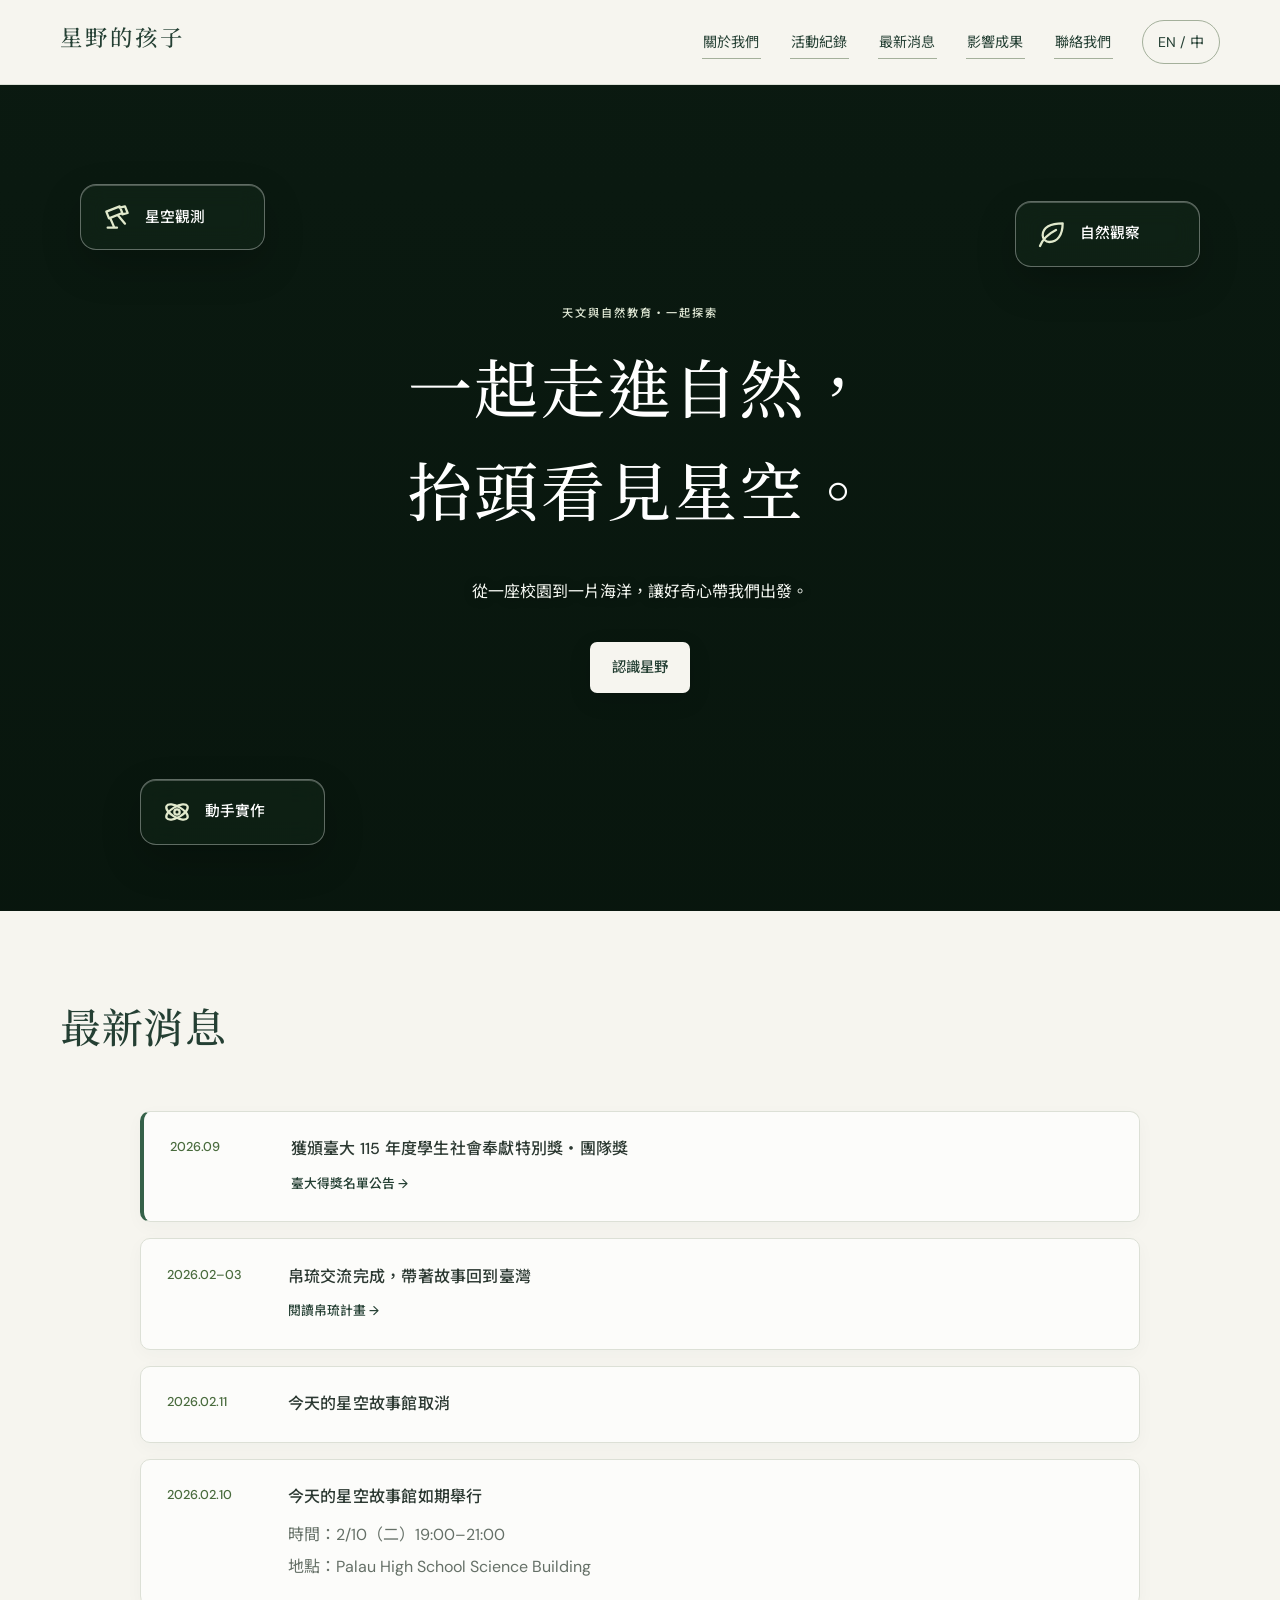
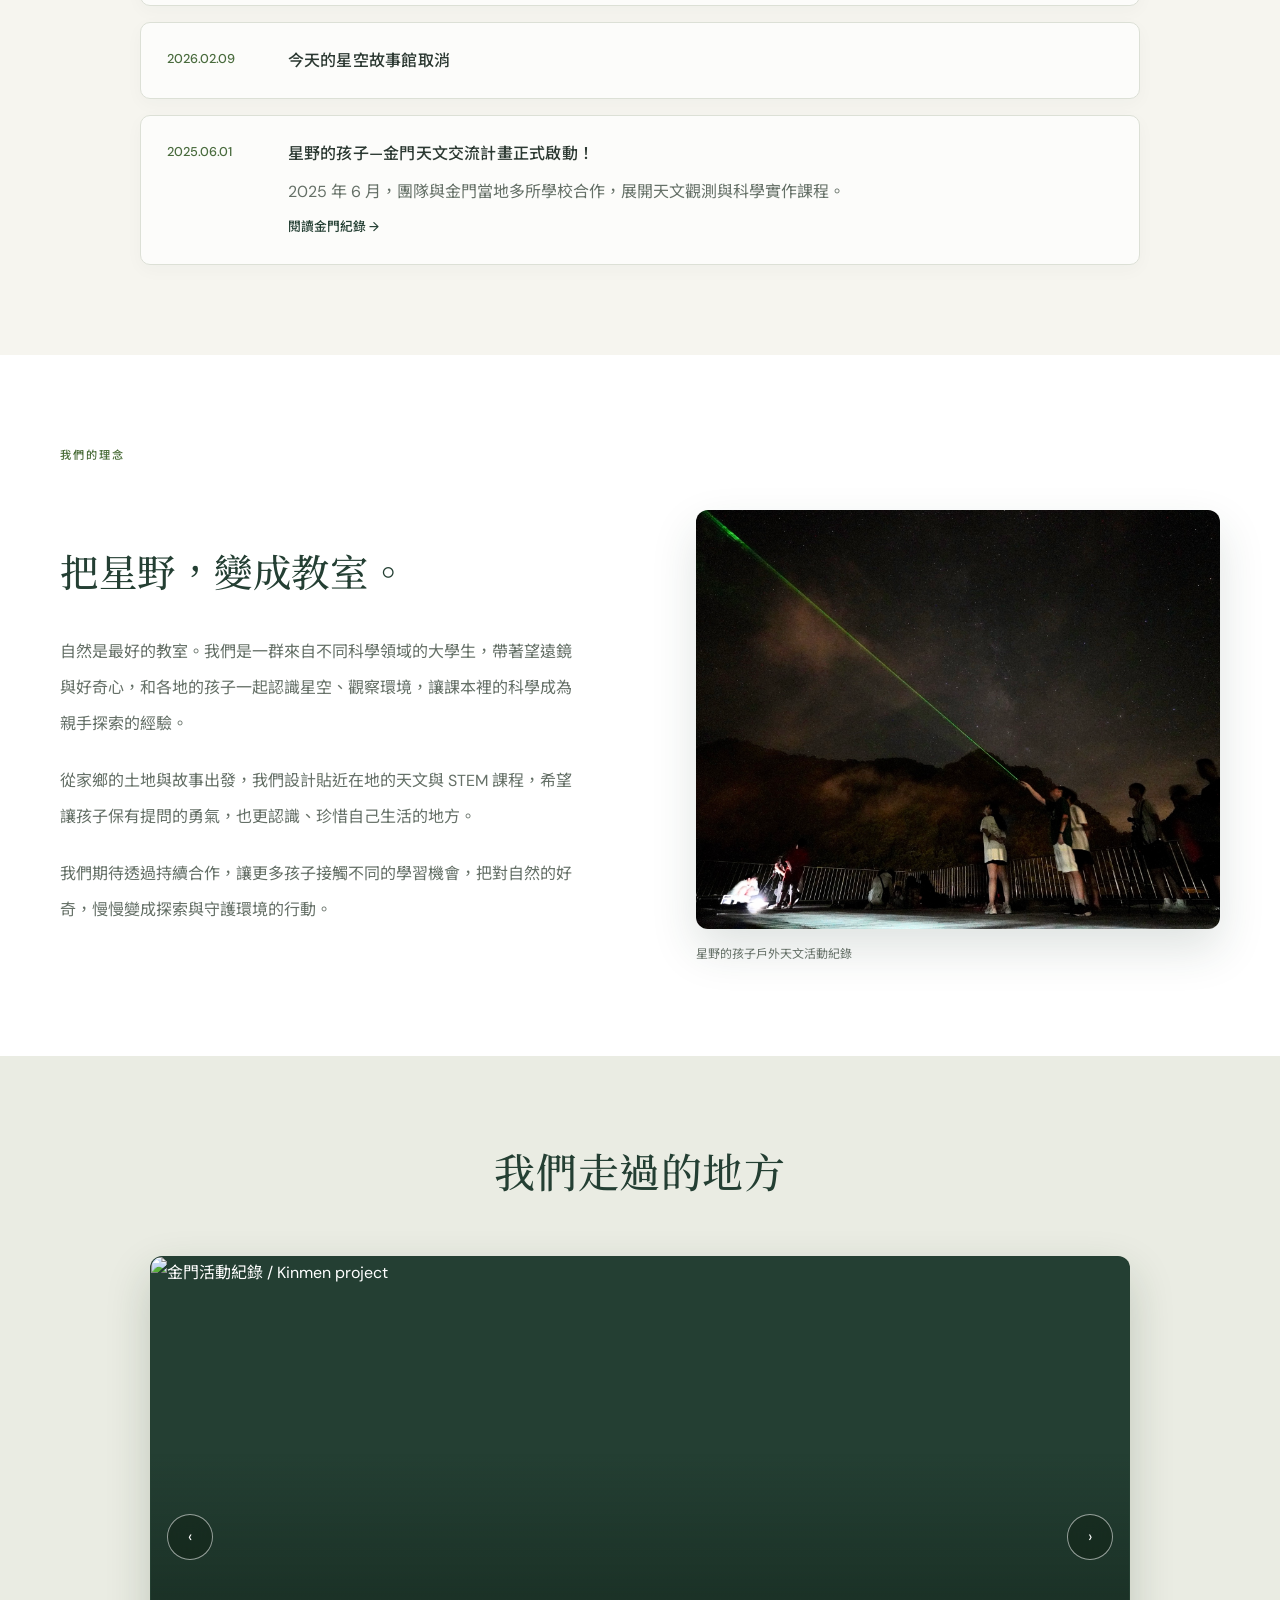
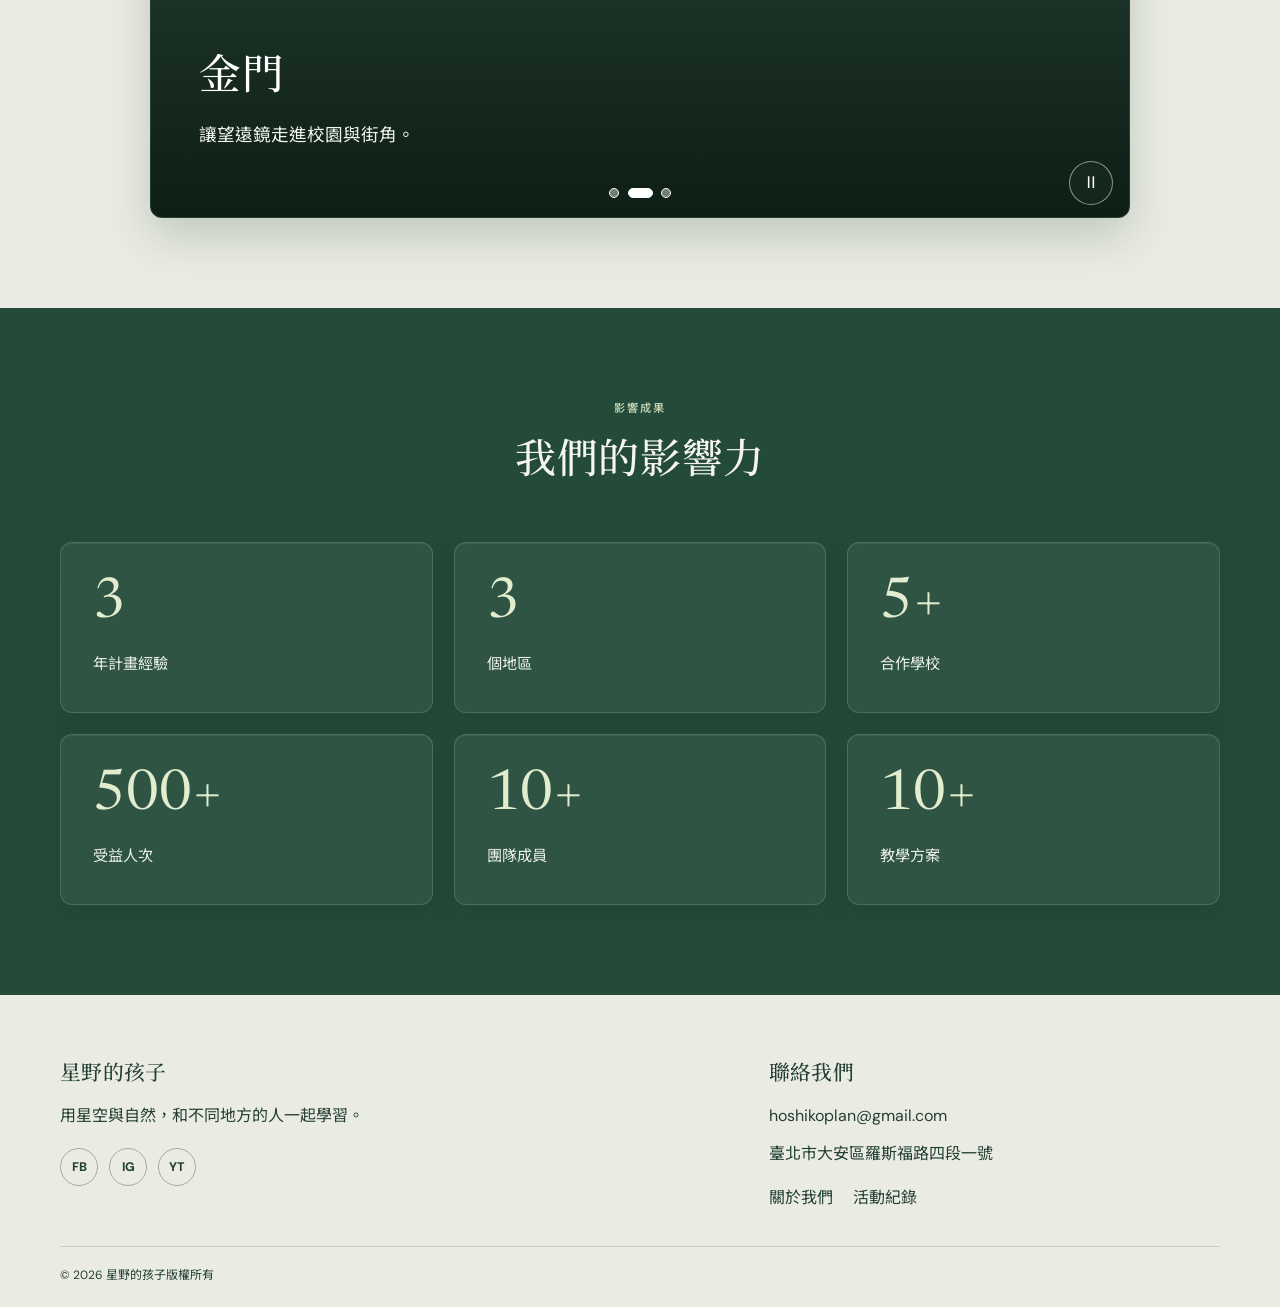
==== index.html @ dc6cd5de "0920 update for style and palau" ====
<!DOCTYPE html>
<html lang="zh-Hant-TW">
<head>
    <meta charset="UTF-8">
    <meta name="viewport" content="width=device-width, initial-scale=1">
    <title>星野的孩子 Hoshiko｜天文與自然教育</title>
    <meta name="description" content="星野的孩子 Hoshiko 是由不同 STEM 領域大學生組成的團隊，透過天文、自然教育與實作，和不同地方的學生與社區一起探索。">
    <meta name="theme-color" content="#28573d">
    <link rel="icon" href="images/hoshiko.ico">
    <style>
        :root {
            --green: #77A95D;
            --green-deep: #23452c;
            --green-soft: #eaf0e6;
            --cream: #f8f8f2;
            --ink: #26342a;
            --muted: #58645b;
            --line: #dbe3d7;
            --lime: #d8e9bd;
            --white: #fff;
            --content: 1160px;
        }
        * { box-sizing: border-box; }
        html { scroll-behavior: smooth; }
        body {
            margin: 0;
            color: var(--ink);
            background: var(--white);
            font-family: "Noto Sans TC", "PingFang TC", "Microsoft JhengHei", sans-serif;
            line-height: 1.7;
        }
        img { display: block; max-width: 100%; }
        a { color: inherit; text-decoration: none; }
        button { font: inherit; }
        .container { width: min(var(--content), calc(100% - 3rem)); margin-inline: auto; }
        .lang-en { display: none; }
        body.english-mode .lang-zh { display: none; }
        body.english-mode .lang-en { display: inline; }

        .site-header {
            position: sticky;
            top: 0;
            z-index: 10;
            color: var(--green-deep);
            background: var(--green);
            box-shadow: 0 2px 12px rgba(19, 45, 24, .12);
        }
        .site-nav {
            min-height: 70px;
            display: flex;
            align-items: center;
            justify-content: space-between;
            gap: 1.5rem;
            position: relative;
        }
        .brand { font-size: 1.2rem; font-weight: 800; letter-spacing: .04em; white-space: nowrap; }
        .nav-links {
            display: flex;
            align-items: center;
            gap: clamp(.65rem, 1.5vw, 1.25rem);
            list-style: none;
            margin: 0;
            padding: 0;
        }
        .nav-links a {
            color: var(--green-deep);
            font-size: .94rem;
            font-weight: 650;
            padding: .45rem .1rem;
            border-bottom: 1px solid transparent;
        }
        .nav-links a:hover, .nav-links a:focus-visible { border-color: var(--green-deep); }
        .lang-toggle {
            color: var(--green-deep);
            background: transparent;
            border: 1px solid rgba(35,69,44,.7);
            border-radius: 999px;
            padding: .35rem .8rem;
            cursor: pointer;
        }
        .lang-toggle:hover, .lang-toggle:focus-visible { background: var(--lime); }
        .menu-toggle {
            display: none;
            color: var(--green-deep);
            background: transparent;
            border: 1px solid rgba(35,69,44,.65);
            border-radius: 5px;
            padding: .45rem .65rem;
            cursor: pointer;
        }
        .menu-toggle span { display: block; width: 22px; height: 2px; margin: 4px 0; background: currentColor; }

        .hero {
            position: relative;
            isolation: isolate;
            display: grid;
            place-items: center;
            min-height: min(760px, calc(82vh - 70px));
            overflow: hidden;
            color: var(--white);
            text-align: center;
            background-color: #102318;
            background-image: linear-gradient(rgba(4, 15, 8, .52), rgba(4, 15, 8, .62)), url("images/hoshiko.JPG");
            background-size: cover;
            background-position: center 39%;
        }
        .hero-inner {
            position: relative;
            z-index: 1;
            width: min(900px, calc(100% - 3rem));
            margin-inline: auto;
            padding: clamp(5rem, 9vw, 7rem) 0;
        }
        .eyebrow {
            display: block;
            margin: 0 0 .8rem;
            color: var(--lime);
            font-size: .78rem;
            font-weight: 800;
            letter-spacing: .15em;
            text-transform: uppercase;
        }
        .hero h1 {
            max-width: 900px;
            margin: 0 auto;
            font-size: clamp(2.45rem, 5.2vw, 4.25rem);
            line-height: 1.2;
            letter-spacing: -.035em;
            text-shadow: 0 2px 18px rgba(0,0,0,.28);
        }
        .hero-copy {
            max-width: 790px;
            margin: 1.2rem auto 1.8rem;
            color: #f4f7f1;
            font-size: clamp(1rem, 1.55vw, 1.18rem);
            text-shadow: 0 1px 10px rgba(0,0,0,.4);
        }
        .hero-floats { position: absolute; inset: 0; z-index: 0; pointer-events: none; }
        .hero-float {
            position: absolute;
            display: flex;
            align-items: center;
            gap: .72rem;
            min-width: 185px;
            padding: .8rem 1rem;
            border: 1px solid rgba(255,255,255,.34);
            border-radius: 14px;
            color: var(--white);
            background: rgba(22, 44, 29, .44);
            box-shadow: 0 14px 36px rgba(0,0,0,.2), inset 0 1px 0 rgba(255,255,255,.18);
            backdrop-filter: blur(12px);
            -webkit-backdrop-filter: blur(12px);
            font-size: .92rem;
            font-weight: 700;
            animation: float-card 6s ease-in-out infinite;
        }
        .hero-float svg { flex: 0 0 32px; width: 32px; height: 32px; color: var(--lime); }
        .hero-float--sky { top: 16%; left: max(3vw, calc(50% - 560px)); }
        .hero-float--nature { top: 18%; right: max(3vw, calc(50% - 560px)); animation-delay: -2s; }
        .hero-float--hands { bottom: 12%; left: max(5vw, calc(50% - 500px)); animation-delay: -4s; }
        @keyframes float-card {
            0%, 100% { transform: translateY(0) rotate(-1deg); }
            50% { transform: translateY(-9px) rotate(1deg); }
        }
        .button {
            display: inline-flex;
            align-items: center;
            justify-content: center;
            min-height: 46px;
            padding: .68rem 1.15rem;
            border-radius: 5px;
            font-weight: 750;
            transition: transform .18s ease, background-color .18s ease;
        }
        .button-light { color: var(--green-deep); background: var(--lime); box-shadow: 0 8px 20px rgba(0,0,0,.14); }
        .button-light:hover { transform: translateY(-2px); background: var(--white); }

        section { padding: clamp(3.4rem, 6.5vw, 5.4rem) 0; }
        .section-heading { margin-bottom: 1.7rem; }
        .section-heading .eyebrow { color: #4a6d39; }
        .section-heading h2 {
            margin: 0;
            color: var(--green-deep);
            font-size: clamp(1.8rem, 3vw, 2.55rem);
            line-height: 1.25;
        }
        .section-heading p { max-width: 700px; color: var(--muted); margin: .65rem 0 0; }

        .news { background: var(--cream); }
        .news-list { max-width: 1000px; margin-inline: auto; }
        .announcement-item {
            display: grid;
            grid-template-columns: 132px minmax(0, 1fr);
            gap: 1.2rem;
            margin: 0 0 .8rem;
            padding: 1rem 1.2rem;
            border: 1px solid var(--line);
            border-radius: 9px;
            background: rgba(255,255,255,.88);
            box-shadow: 0 5px 18px rgba(26,55,31,.045);
        }
        .announcement-item:last-child { margin-bottom: 0; }
        .announcement-item--award { border-left: 4px solid var(--green); }
        .announcement-date { color: #496b3d; font-weight: 800; font-variant-numeric: tabular-nums; }
        .announcement-item h3 { margin: 0; color: var(--ink); font-size: 1.08rem; line-height: 1.45; }
        .announcement-item p { margin: .4rem 0 0; color: var(--muted); }
        .announcement-item .text-link { display: inline-block; margin-top: .38rem; }
        .text-link { color: var(--green-deep); font-weight: 750; }
        .text-link:hover { text-decoration: underline; text-underline-offset: .2em; }

        .mission { background: var(--white); }
        .mission-content {
            display: grid;
            grid-template-columns: minmax(0, 1fr) minmax(0, .92fr);
            align-items: center;
            gap: clamp(2rem, 5vw, 4.5rem);
        }
        .mission-text h3 { margin: 0 0 .9rem; color: var(--green-deep); font-size: clamp(1.35rem, 2.1vw, 1.8rem); }
        .mission-text p { max-width: 620px; margin: 0 0 .9rem; color: var(--muted); font-size: 1.04rem; }
        .mission-text p:last-child { margin-bottom: 0; }
        .mission-image { margin: 0; }
        .mission-image img {
            width: 100%;
            aspect-ratio: 4 / 3;
            object-fit: cover;
            border-radius: 10px;
            box-shadow: 0 18px 40px rgba(28,58,33,.16);
        }
        .mission-image figcaption { margin-top: .55rem; color: var(--muted); font-size: .86rem; }

        .journey { background: var(--green-soft); }
        .journey .section-heading { text-align: center; margin-bottom: 1.8rem; }
        .carousel {
            position: relative;
            max-width: 980px;
            margin: 0 auto;
            overflow: hidden;
            border: 1px solid rgba(35,69,44,.12);
            border-radius: 12px;
            background: var(--green-deep);
            box-shadow: 0 18px 45px rgba(25,55,31,.2);
            touch-action: pan-y;
        }
        .carousel-inner { display: flex; transition: transform .52s cubic-bezier(.22,.68,0,1); will-change: transform; }
        .carousel-item { position: relative; flex: 0 0 100%; min-width: 0; height: clamp(340px, 51vw, 560px); overflow: hidden; }
        .carousel-link { display: block; width: 100%; height: 100%; color: var(--white); }
        .carousel-item img { width: 100%; height: 100%; object-fit: cover; transition: transform .5s ease; }
        .carousel-link:hover img { transform: scale(1.025); }
        .carousel-item::after { content: ""; position: absolute; inset: 35% 0 0; pointer-events: none; background: linear-gradient(transparent, rgba(10,24,15,.83)); }
        .carousel-caption { position: absolute; z-index: 1; left: clamp(1.2rem, 4vw, 3rem); right: clamp(1.2rem, 4vw, 3rem); bottom: clamp(2.7rem, 6vw, 4rem); color: var(--white); }
        .carousel-caption h3 { margin: 0 0 .35rem; font-size: clamp(1.6rem, 3.5vw, 2.6rem); line-height: 1.2; }
        .carousel-caption p { max-width: 700px; margin: 0; color: #f2f6ee; font-size: clamp(.96rem, 1.4vw, 1.1rem); }
        .carousel-note { position: absolute; z-index: 2; top: 1rem; left: 1rem; padding: .35rem .65rem; border: 1px solid rgba(255,255,255,.42); border-radius: 999px; color: white; background: rgba(15,32,20,.52); backdrop-filter: blur(8px); font-size: .76rem; }
        .carousel-control {
            position: absolute;
            z-index: 3;
            top: 50%;
            display: grid;
            place-items: center;
            width: 46px;
            height: 46px;
            border: 1px solid rgba(255,255,255,.55);
            border-radius: 50%;
            color: var(--white);
            background: rgba(15,32,20,.48);
            backdrop-filter: blur(8px);
            cursor: pointer;
            transform: translateY(-50%);
            transition: background .18s ease, transform .18s ease;
        }
        .carousel-control:hover { background: rgba(119,169,93,.88); transform: translateY(-50%) scale(1.04); }
        .carousel-prev { left: 1rem; }
        .carousel-next { right: 1rem; }
        .carousel-indicators { position: absolute; z-index: 3; right: 0; bottom: 1.2rem; left: 0; display: flex; justify-content: center; gap: .55rem; }
        .carousel-indicator { width: 10px; height: 10px; padding: 0; border: 1px solid white; border-radius: 50%; background: rgba(255,255,255,.42); cursor: pointer; }
        .carousel-indicator[aria-current="true"] { width: 25px; border-radius: 999px; background: var(--white); }

        .featured { background: var(--white); }
        .featured-grid {
            display: grid;
            grid-template-columns: minmax(0, 1fr) minmax(0, 1fr);
            align-items: center;
            gap: clamp(1.5rem, 4vw, 3.5rem);
        }
        .featured-image { margin: 0; }
        .featured-image img { width: 100%; aspect-ratio: 4 / 3; object-fit: cover; border-radius: 9px; }
        .featured-image figcaption { margin-top: .5rem; color: var(--muted); font-size: .84rem; }
        .featured-copy .eyebrow { color: #4a6d39; }
        .featured-copy h2 { margin: 0; color: var(--green-deep); font-size: clamp(1.9rem, 3.5vw, 3rem); line-height: 1.2; }
        .featured-copy .quote { margin: .9rem 0; color: var(--green-deep); font-size: clamp(1.25rem, 2vw, 1.6rem); font-weight: 750; }
        .featured-copy p { color: var(--muted); }
        .feature-stat { display: inline-block; margin: .25rem 0 1.25rem; padding: .7rem 1rem; border-left: 3px solid var(--green); background: var(--green-soft); }
        .feature-stat strong { color: var(--green-deep); font-size: 1.35rem; }

        .impact { color: var(--green-deep); background: var(--green); }
        .impact .section-heading { text-align: center; }
        .impact .section-heading .eyebrow, .impact .section-heading h2 { color: var(--green-deep); }
        .stats-container { display: grid; grid-template-columns: repeat(3, minmax(0, 1fr)); gap: .9rem; }
        .stat-item {
            min-height: 150px;
            padding: 1.25rem 1.4rem;
            border: 1px solid rgba(35,69,44,.18);
            border-radius: 10px;
            background: rgba(255,255,255,.42);
            box-shadow: inset 0 1px 0 rgba(255,255,255,.35), 0 8px 24px rgba(31,62,36,.08);
            backdrop-filter: blur(8px);
        }
        .stat-item .number { color: var(--green-deep); font-size: clamp(2.3rem, 4vw, 3.2rem); font-weight: 850; line-height: 1.05; }
        .stat-title { margin-top: .65rem; color: #2e4932; font-weight: 700; }

        .site-footer { padding: 3rem 0 1.25rem; color: #e8eee7; background: var(--green-deep); }
        .footer-grid { display: grid; grid-template-columns: 1.2fr .8fr; gap: 2rem; }
        .site-footer h2 { margin: 0 0 .5rem; color: var(--white); font-size: 1.3rem; }
        .site-footer p { margin: .35rem 0; color: #d0dbd1; }
        .footer-links { display: flex; flex-wrap: wrap; gap: .75rem 1.25rem; margin: .8rem 0 0; padding: 0; list-style: none; }
        .footer-links a { color: #e8eee7; }
        .footer-links a:hover { color: var(--lime); text-decoration: underline; text-underline-offset: .2em; }
        .social-links { display: flex; gap: .7rem; margin-top: 1rem; }
        .social-links a { display: grid; place-items: center; width: 38px; height: 38px; border: 1px solid rgba(255,255,255,.4); border-radius: 50%; color: var(--white); font-size: .78rem; font-weight: 800; }
        .social-links a:hover { color: var(--green-deep); background: var(--lime); }
        .copyright { margin-top: 2rem; padding-top: 1rem; border-top: 1px solid rgba(255,255,255,.2); color: #c9d5cb; font-size: .88rem; }

        @media (max-width: 920px) {
            .menu-toggle { display: block; }
            .site-nav { min-height: 66px; }
            .nav-links { display: none; position: absolute; top: 100%; left: 50%; right: auto; width: 100vw; transform: translateX(-50%); align-items: stretch; padding: .7rem 1.5rem 1rem; background: var(--green); box-shadow: 0 12px 24px rgba(20,50,26,.17); }
            .nav-links.active { display: flex; flex-direction: column; gap: .1rem; }
            .nav-links a { display: block; padding: .55rem 0; }
            .lang-toggle { margin-top: .45rem; }
            .mission-content, .featured-grid { gap: 1.5rem; }
            .stats-container { grid-template-columns: repeat(2, minmax(0, 1fr)); }
        }
        @media (max-width: 680px) {
            .container { width: min(var(--content), calc(100% - 2rem)); }
            .nav-links { padding-inline: 1rem; }
            .hero { min-height: 690px; min-height: 82svh; background-position: 54% center; }
            .hero-inner { width: calc(100% - 2rem); padding: 7.4rem 0 7rem; }
            .hero h1 { font-size: clamp(2.25rem, 10vw, 3.25rem); }
            .hero-float { min-width: 0; gap: .4rem; padding: .5rem .58rem; border-radius: 11px; font-size: .72rem; }
            .hero-float svg { flex-basis: 24px; width: 24px; height: 24px; }
            .hero-float--sky { top: 1rem; left: .7rem; }
            .hero-float--nature { top: 1rem; right: .7rem; }
            .hero-float--hands { bottom: .8rem; left: 50%; transform: translateX(-50%); animation: none; }
            section { padding: 3.2rem 0; }
            .announcement-item { grid-template-columns: 1fr; gap: .2rem; padding: .95rem 1rem; }
            .mission-content, .featured-grid { grid-template-columns: 1fr; }
            .mission-image { order: 1; }
            .carousel-item { height: 430px; }
            .carousel-control { width: 40px; height: 40px; }
            .carousel-prev { left: .65rem; }
            .carousel-next { right: .65rem; }
            .carousel-caption { left: 1rem; right: 1rem; bottom: 2.8rem; }
            .carousel-caption p { max-width: 80%; }
            .stats-container { grid-template-columns: repeat(2, minmax(0, 1fr)); gap: .65rem; }
            .stat-item { min-height: 135px; padding: 1rem; }
            .footer-grid { grid-template-columns: 1fr; gap: 1.5rem; }
        }
        @media (max-width: 390px) {
            .container { width: calc(100% - 1.5rem); }
            .hero-inner { width: calc(100% - 1.5rem); }
            .hero h1 { font-size: 2.15rem; }
            .hero-float { font-size: .66rem; }
            .carousel-item { height: 390px; }
            .carousel-caption p { max-width: 100%; }
            .stats-container { grid-template-columns: 1fr 1fr; }
            .stat-item { padding: .85rem; }
        }
        @media (prefers-reduced-motion: reduce) {
            html { scroll-behavior: auto; }
            *, *::before, *::after { animation-duration: .01ms !important; transition-duration: .01ms !important; }
        }
    </style>
<link rel="preconnect" href="https://fonts.googleapis.com">
<link rel="preconnect" href="https://fonts.gstatic.com" crossorigin>
<link href="https://fonts.googleapis.com/css2?family=DM+Sans:wght@400;500;600;700&amp;family=Newsreader:opsz,wght@6..72,400;6..72,500&amp;family=Noto+Sans+TC:wght@400;500;600&amp;family=Noto+Serif+TC:wght@400;500;600&amp;display=swap" rel="stylesheet">
<link rel="stylesheet" href="styles.css?v=20260920-4">
</head>
<body class="home">
    <header class="site-header">
        <nav class="site-nav container" aria-label="Main navigation">
            <a class="brand" href="#top"><span class="lang-zh">星野的孩子</span><span class="lang-en">Hoshiko</span></a>
            <button class="menu-toggle" type="button" aria-label="Open navigation" aria-expanded="false" aria-controls="site-menu">
                <span></span><span></span><span></span>
            </button>
            <ul class="nav-links" id="site-menu">
                <li><a href="#about"><span class="lang-zh">關於我們</span><span class="lang-en">About</span></a></li>
                <li><a href="#projects"><span class="lang-zh">活動紀錄</span><span class="lang-en">Our Journey</span></a></li>


                <li><a href="#news"><span class="lang-zh">最新消息</span><span class="lang-en">News</span></a></li>
                <li><a href="#impact"><span class="lang-zh">影響成果</span><span class="lang-en">Impact</span></a></li>
                <li><a href="#contact"><span class="lang-zh">聯絡我們</span><span class="lang-en">Contact</span></a></li>
                <li><button class="lang-toggle" id="langToggle" type="button" aria-label="Switch language">EN / 中</button></li>
            </ul>
        </nav>
    </header>

    <main>
        <section class="hero" id="top" aria-labelledby="hero-title">
            <div class="hero-floats" aria-hidden="true"><div class="hero-float hero-float--sky"><svg viewBox="0 0 24 24" fill="none" stroke="currentColor" stroke-width="1.7" stroke-linecap="round" stroke-linejoin="round"><path d="m4 8 10-4 2 5-10 4zM14 5l4-1 2 5-4 1M7 13l3 7M13 11l5 6M5 20h7"/></svg><span class="lang-zh">星空觀測</span><span class="lang-en">Stargazing</span></div><div class="hero-float hero-float--nature"><svg viewBox="0 0 24 24" fill="none" stroke="currentColor" stroke-width="1.7" stroke-linecap="round" stroke-linejoin="round"><path d="M20 4C11 4 5 7 5 13a5 5 0 0 0 5 5c6 0 10-5 10-14ZM3 21c2-5 6-9 12-12"/></svg><span class="lang-zh">自然觀察</span><span class="lang-en">Nature Study</span></div><div class="hero-float hero-float--hands"><svg viewBox="0 0 24 24" fill="none" stroke="currentColor" stroke-width="1.7" stroke-linecap="round" stroke-linejoin="round"><circle cx="12" cy="12" r="2"/><ellipse cx="12" cy="12" rx="9" ry="4" transform="rotate(30 12 12)"/><ellipse cx="12" cy="12" rx="9" ry="4" transform="rotate(-30 12 12)"/></svg><span class="lang-zh">動手實作</span><span class="lang-en">Hands-on Science</span></div></div><div class="hero-inner">
                <p class="eyebrow"><span class="lang-zh">天文與自然教育・一起探索</span><span class="lang-en">Astronomy, nature and learning together</span></p>
                <h1 id="hero-title"><span class="lang-zh">一起走進自然，<br>抬頭看見星空。</span><span class="lang-en">A little curiosity.<br>A sky full of possibility.</span></h1>
                <p class="hero-copy"><span class="lang-zh">從一座校園到一片海洋，讓好奇心帶我們出發。</span><span class="lang-en">Exploring science, nature and the night sky. Together.</span></p>
                <a class="button button-light" href="#about"><span class="lang-zh">認識星野</span><span class="lang-en">Meet Hoshiko</span></a>
            </div>
        </section>
<section class="news" id="news">
            <div class="container">
                <div class="section-heading">

                    <h2><span class="lang-zh">最新消息</span><span class="lang-en">Latest News</span></h2>
                </div>
                <div class="news-list"><article class="announcement-item announcement-item--award">
                        <time class="announcement-date" datetime="2026-09-01">2026.09</time>
                        <div>
                            <h3><span class="lang-zh">獲頒臺大 115 年度學生社會奉獻特別獎・團隊獎</span><span class="lang-en">NTU 2026 Student Social Contribution Special Award — Team Award</span></h3>
                            <a class="text-link" href="https://advisory.ntu.edu.tw/CMS/FolderItemDetail?guid=f35c4b0b-e5fd-413c-90bc-73d2f087922a&amp;pageId=236" target="_blank" rel="noopener noreferrer"><span class="lang-zh">臺大得獎名單公告 →</span><span class="lang-en">Official NTU award announcement →</span></a>
                        </div>
                    </article><article class="announcement-item">
                        <time class="announcement-date" datetime="2026-03">2026.02–03</time>
                        <div>
                            <h3><span class="lang-zh">帛琉交流完成，帶著故事回到臺灣</span><span class="lang-en">Back from Palau, with stories to share</span></h3>

                            <a class="text-link" href="activity-palau.html"><span class="lang-zh">閱讀帛琉計畫 →</span><span class="lang-en">Read the Palau project →</span></a>
                        </div>
                    </article><article class="announcement-item">
                        <time class="announcement-date" datetime="2026-02-11">2026.02.11</time>
                        <div>
                            <h3><span class="lang-zh">今天的星空故事館取消</span><span class="lang-en">Today’s Starry Story House is cancelled</span></h3>
                        </div>
                    </article><article class="announcement-item">
                        <time class="announcement-date" datetime="2026-02-10">2026.02.10</time>
                        <div>
                            <h3><span class="lang-zh">今天的星空故事館如期舉行</span><span class="lang-en">Today’s Starry Story House will be held as scheduled</span></h3>
                            <p><span class="lang-zh">時間：2/10（二）19:00–21:00<br>地點：Palau High School Science Building</span><span class="lang-en">Time: Feb 10 (Tue), 19:00–21:00<br>Location: Palau High School Science Building</span></p>
                        </div>
                    </article><article class="announcement-item">
                        <time class="announcement-date" datetime="2026-02-09">2026.02.09</time>
                        <div>
                            <h3><span class="lang-zh">今天的星空故事館取消</span><span class="lang-en">Today’s Starry Story House is cancelled</span></h3>
                        </div>
                    </article><article class="announcement-item">
                        <time class="announcement-date" datetime="2025-06-01">2025.06.01</time>
                        <div>
                            <h3><span class="lang-zh">星野的孩子—金門天文交流計畫正式啟動！</span><span class="lang-en">Hoshiko’s Kinmen Astronomy Exchange Program officially launched</span></h3>
                            <p><span class="lang-zh">2025 年 6 月，團隊與金門當地多所學校合作，展開天文觀測與科學實作課程。</span><span class="lang-en">In June 2025, the team worked with local schools in Kinmen on astronomy observations and hands-on science workshops.</span></p>
                            <a class="text-link" href="activity-kinmen.html"><span class="lang-zh">閱讀金門紀錄 →</span><span class="lang-en">Read the Kinmen story →</span></a>
                        </div>
                    </article></div></div></section>



        <section class="mission" id="about">
            <div class="container">
                <div class="section-heading">
                    <span class="eyebrow"><span class="lang-zh">我們的理念</span><span class="lang-en">Our Philosophy</span></span>
                </div>
                <div class="mission-content">
                    <div class="mission-text">
                        <h3><span class="lang-zh">把星野，變成教室。</span><span class="lang-en">The world is our classroom.</span></h3>
                        <p><span class="lang-zh">自然是最好的教室。我們是一群來自不同科學領域的大學生，帶著望遠鏡與好奇心，和各地的孩子一起認識星空、觀察環境，讓課本裡的科學成為親手探索的經驗。</span><span class="lang-en">Nature is our best classroom. As university students from different fields of science, we bring telescopes and curiosity to communities, exploring the sky and the environment with children through hands-on learning.</span></p>
                        <p><span class="lang-zh">從家鄉的土地與故事出發，我們設計貼近在地的天文與 STEM 課程，希望讓孩子保有提問的勇氣，也更認識、珍惜自己生活的地方。</span><span class="lang-en">Local landscapes and stories shape our astronomy and STEM activities. We hope children keep asking questions, feel connected to where they live, and learn to care for it.</span></p>
                        <p><span class="lang-zh">我們期待透過持續合作，讓更多孩子接觸不同的學習機會，把對自然的好奇，慢慢變成探索與守護環境的行動。</span><span class="lang-en">Through lasting partnerships, we hope to open up more learning opportunities and help curiosity grow into exploration and care for the natural world.</span></p>

                    </div>
                    <figure class="mission-image">
                        <img src="images/laser-web.jpg" alt="星野團隊在戶外以雷射指引夜空觀測 / Hoshiko guiding an outdoor night-sky observation with a laser" loading="lazy">
                        <figcaption><span class="lang-zh">星野的孩子戶外天文活動紀錄</span><span class="lang-en">An outdoor astronomy activity with Hoshiko</span></figcaption>
                    </figure>
                </div>
            </div>
        </section>

        <section class="journey" id="projects"><div class="container"><div class="section-heading"><h2><span class="lang-zh">我們走過的地方</span><span class="lang-en">Our Journey</span></h2></div><div class="carousel" role="region" aria-roledescription="carousel" aria-label="Our Journey" tabindex="0"><div class="carousel-inner"><article class="carousel-item"><a class="carousel-link" href="activity-yisheng.html"><img src="images/IMG_6805.JPG" alt="桃園・義盛國小活動紀錄 / Yisheng, Taoyuan project" loading="lazy"><div class="carousel-caption"><h3><span class="lang-zh">桃園・義盛國小</span><span class="lang-en">Yisheng, Taoyuan</span></h3><p><span class="lang-zh">從山裡的一場科學營開始。</span><span class="lang-en">Our first science camp in the mountains.</span></p></div></a></article><article class="carousel-item"><a class="carousel-link" href="activity-kinmen.html"><img src="images/kinmen/DSC05667.jpg" alt="金門活動紀錄 / Kinmen project" loading="lazy"><div class="carousel-caption"><h3><span class="lang-zh">金門</span><span class="lang-en">Kinmen</span></h3><p><span class="lang-zh">讓望遠鏡走進校園與街角。</span><span class="lang-en">Bringing the night sky to the community.</span></p></div></a></article><article class="carousel-item"><a class="carousel-link" href="activity-palau.html"><img src="images/palau/circuits.jpg" alt="帛琉活動紀錄 / Palau project" loading="lazy"><div class="carousel-caption"><h3><span class="lang-zh">帛琉</span><span class="lang-en">Palau</span></h3><p><span class="lang-zh">跨越海洋，一起動手探索。</span><span class="lang-en">Learning together, across an ocean.</span></p></div></a></article></div><button class="carousel-control carousel-prev" type="button" aria-label="Previous slide">‹</button><button class="carousel-control carousel-next" type="button" aria-label="Next slide">›</button><div class="carousel-indicators" role="group" aria-label="Choose a journey slide"><button class="carousel-indicator" type="button" aria-label="Go to slide 1" aria-current="true"></button><button class="carousel-indicator" type="button" aria-label="Go to slide 2" aria-current="false"></button><button class="carousel-indicator" type="button" aria-label="Go to slide 3" aria-current="false"></button></div><button class="carousel-pause" type="button" aria-label="Pause slideshow">Ⅱ</button></div></div></section>



        <section class="impact" id="impact">
            <div class="container">
                <div class="section-heading">
                    <span class="eyebrow"><span class="lang-zh">影響成果</span><span class="lang-en">Our Impact</span></span>
                    <h2><span class="lang-zh">我們的影響力</span><span class="lang-en">Our Impact</span></h2>
                </div>
                <div class="stats-container"><article class="stat-item"><div class="number">3</div><div class="stat-title"><span class="lang-zh">年計畫經驗</span><span class="lang-en">years of experience</span></div></article><article class="stat-item"><div class="number">3</div><div class="stat-title"><span class="lang-zh">個地區</span><span class="lang-en">regions</span></div></article><article class="stat-item"><div class="number">5+</div><div class="stat-title"><span class="lang-zh">合作學校</span><span class="lang-en">partner schools</span></div></article><article class="stat-item"><div class="number">500+</div><div class="stat-title"><span class="lang-zh">受益人次</span><span class="lang-en">beneficiary visits</span></div></article><article class="stat-item"><div class="number">10+</div><div class="stat-title"><span class="lang-zh">團隊成員</span><span class="lang-en">team members</span></div></article><article class="stat-item"><div class="number">10+</div><div class="stat-title"><span class="lang-zh">教學方案</span><span class="lang-en">teaching programs</span></div></article></div>
            </div>
        </section>


    </main>

    <footer class="site-footer" id="contact">
        <div class="container">
            <div class="footer-grid">
                <div>
                    <h2><span class="lang-zh">星野的孩子</span><span class="lang-en">Hoshiko</span></h2>
                    <p><span class="lang-zh">用星空與自然，和不同地方的人一起學習。</span><span class="lang-en">Learning together through the night sky and the natural world.</span></p>
                    <div class="social-links" aria-label="Social media">
                        <a href="https://www.facebook.com/profile.php?id=61575271155514" aria-label="Facebook">FB</a>
                        <a href="https://www.instagram.com/hoshiko_plan/" aria-label="Instagram">IG</a>
                        <a href="https://www.youtube.com/@Didymos65803" aria-label="YouTube">YT</a>
                    </div>
                </div>
                <div>
                    <h2><span class="lang-zh">聯絡我們</span><span class="lang-en">Contact</span></h2>
                    <p><a href="mailto:hoshikoplan@gmail.com">hoshikoplan@gmail.com</a></p>
                    <p><span class="lang-zh">臺北市大安區羅斯福路四段一號</span><span class="lang-en">No. 1, Sec. 4, Roosevelt Rd., Da’an District, Taipei City</span></p>
                    <ul class="footer-links">
                        <li><a href="#about"><span class="lang-zh">關於我們</span><span class="lang-en">About</span></a></li>
                        <li><a href="#projects"><span class="lang-zh">活動紀錄</span><span class="lang-en">Our Journey</span></a></li>

                    </ul>
                </div>
            </div>
            <div class="copyright">&copy; 2026 <span class="lang-zh">星野的孩子版權所有</span><span class="lang-en">Hoshiko. All rights reserved.</span></div>
        </div>
    </footer>

    <script>
        const languageButton = document.getElementById('langToggle');
        const menuButton = document.querySelector('.menu-toggle');
        const navigation = document.getElementById('site-menu');

        function setLanguage(language) {
            const english = language === 'en';
            document.body.classList.toggle('english-mode', english);
            document.documentElement.lang = english ? 'en' : 'zh-Hant-TW';
            localStorage.setItem('language', language);
        }

        setLanguage(localStorage.getItem('language') === 'en' ? 'en' : 'zh');
        languageButton.addEventListener('click', () => {
            setLanguage(document.body.classList.contains('english-mode') ? 'zh' : 'en');
        });
        menuButton.addEventListener('click', () => {
            const expanded = menuButton.getAttribute('aria-expanded') === 'true';
            menuButton.setAttribute('aria-expanded', String(!expanded));
            menuButton.setAttribute('aria-label', expanded ? 'Open navigation' : 'Close navigation');
            navigation.classList.toggle('active', !expanded);
        });
        navigation.querySelectorAll('a').forEach((link) => {
            link.addEventListener('click', () => {
                navigation.classList.remove('active');
                menuButton.setAttribute('aria-expanded', 'false');
                menuButton.setAttribute('aria-label', 'Open navigation');
            });
        });
    </script>
<script src="carousel.js"></script>
</body>
</html>
---- styles.css ----
/* Shared editorial typography and spacious, quiet layouts. */
:root { --green:#356149; --green-deep:#243f33; --green-soft:#edf0e8; --cream:#f6f5ef; --ink:#2c3932; --muted:#657067; --line:#dce0d6; --lime:#e1e9cc; --content:1160px; --body-font:'DM Sans','Noto Sans TC','PingFang TC',sans-serif; --display-font:'Newsreader','Noto Serif TC',serif; }
body {font-family:var(--body-font);font-size:16px;line-height:2;background:var(--cream);color:var(--ink);-webkit-font-smoothing:antialiased}
body * {font-family:inherit}
h1,h2,h3,.brand,.logo {font-family:var(--display-font);font-weight:500!important;letter-spacing:.015em;line-height:1.6}
p {text-wrap:pretty}
a,button,summary { -webkit-tap-highlight-color:transparent }
:focus-visible {outline:2px solid #759264;outline-offset:6px}
[id] {scroll-margin-top:105px}
.site-header,body>header {background:var(--cream);color:var(--green-deep);box-shadow:none;border-bottom:1px solid var(--line)}
.site-nav,body>header nav {min-height:84px}
.site-nav .brand,.logo a {color:var(--green-deep);font-size:1.4rem;letter-spacing:.13em}
.nav-links {gap:1.8rem}
.nav-links li {margin-left:0}
.nav-links a,.lang-toggle,.menu-toggle {color:var(--green-deep);font-size:.88rem;font-weight:400;border-color:#a4b09b}
.lang-toggle {font-family:var(--body-font);padding:.4rem .95rem;min-height:44px}
.menu-toggle {min-height:44px;min-width:44px}
section {padding:90px 0}
.section-heading {margin-bottom:2.8rem}
.section-heading h2 {font-size:clamp(1.8rem,3.2vw,2.65rem);line-height:1.6}
.eyebrow {font-family:var(--body-font);font-size:.7rem;font-weight:500;letter-spacing:.18em;line-height:1.8}
.home .hero {min-height:620px;min-height:min(760px,85svh);text-align:left;background-image:linear-gradient(90deg,rgba(9,23,23,.75),rgba(9,23,23,.12)),url('images/laser-web.jpg');background-position:center 48%;}
.home .hero-inner {width:min(var(--content),calc(100% - 3rem));padding:6rem 0}
.home .hero h1 {margin:0;max-width:850px;font-size:clamp(2.4rem,5vw,4.25rem);font-weight:400;line-height:1.6;letter-spacing:.035em;text-shadow:none}
.home .hero .eyebrow {margin-bottom:1.5rem;color:#e1e9d6}
.home .hero-copy {margin:1.5rem 0 2rem;max-width:580px;font-size:1rem;line-height:2.2}
.button {font-weight:500;border-radius:0;padding:.7rem 1.4rem;font-size:.9rem;box-shadow:none}
.button-light {background:var(--cream);color:var(--green-deep);box-shadow:none}
.home .mission {background:var(--cream)}
.home .mission-content {grid-template-columns:1fr 1fr;gap:7rem}
.home .mission-text h3 {font-size:clamp(1.8rem,3vw,2.6rem);line-height:1.6;margin-bottom:1.5rem}
.home .mission-text p {max-width:420px;line-height:2.25;font-size:1rem}
.mission-image img,.featured-image img {border-radius:0;box-shadow:none}
.home .mission-image img {aspect-ratio:5/4}
.home .mission-image figcaption {font-size:.75rem;margin-top:.8rem}
.home .journey {background:#eaece3}
.home .journey .section-heading {text-align:left;margin-bottom:2.8rem}
.journey-grid {display:grid;grid-template-columns:repeat(3,minmax(0,1fr));gap:2rem}
.journey-card {display:block;min-width:0}
.journey-card img {width:100%;aspect-ratio:4/3;object-fit:cover;transition:filter .2s ease}
.journey-card:hover img {filter:brightness(1.08)}
.card-meta {display:flex;justify-content:space-between;border-bottom:1px solid #cbd1c3;margin-top:1.2rem;padding-bottom:.6rem;font-size:.75rem;letter-spacing:.14em;color:var(--muted)}
.card-meta span {font-size:1.2rem}
.journey-card h3 {font-size:1.7rem;margin:.9rem 0 .4rem;color:var(--green-deep)}
.journey-card p {margin:0;font-size:.9rem;color:var(--muted);line-height:2}
.home .impact {background:var(--green-deep);color:var(--cream)}
.home .impact .section-heading {text-align:left}
.home .impact .section-heading h2,.home .impact .section-heading .eyebrow {color:var(--cream)}
.home .stats-container {grid-template-columns:repeat(3,1fr);gap:2rem}
.home .stat-item {background:none;border:0;border-top:1px solid #697e70;border-radius:0;box-shadow:none;backdrop-filter:none;padding:2rem 0 0;min-height:0}
.home .stat-item .number {font-family:var(--display-font);font-weight:400;font-size:3.5rem;color:#e2e8cf}
.home .stat-title {color:#d0d9cb;font-size:.9rem;font-weight:400;margin-top:1rem}
.home .news {background:var(--cream)}
.home .news .container {display:grid;grid-template-columns:1fr 2fr;gap:3rem}
.home .news-list {width:100%;max-width:none}
.announcement-item,.announcement-item--award {border:0;border-top:1px solid var(--line);border-radius:0;box-shadow:none;background:none;grid-template-columns:105px 1fr;padding:1.5rem 0;margin:0;gap:1rem}
.announcement-item h3 {font-family:var(--body-font);font-size:1rem;font-weight:400;line-height:1.9}
.announcement-date,.text-link {font-size:.8rem;font-weight:500}
.news-archive {border-top:1px solid var(--line);margin-top:1rem}
.news-archive summary {cursor:pointer;padding:1rem 0;font-size:.85rem;color:var(--muted)}
.site-footer,body>footer {background:#eaece3;color:var(--green-deep);padding-top:4rem}
.site-footer h2,.site-footer p,.site-footer a,.site-footer .footer-links a,.site-footer .copyright,body>footer h3,body>footer p,body>footer a {color:var(--green-deep)}
.social-links a {color:var(--green-deep);border-color:#a2af9c}
.copyright {border-top-color:#cbd1c3;font-size:.75rem}
/* Activity pages retain their records, with a consistent reading rhythm. */
.activity-heading,.activity-header {background:var(--green-deep);padding:5rem 1.5rem;color:var(--cream)}
.activity-heading h1,.activity-header h1 {font-size:clamp(2rem,4vw,3.5rem);line-height:1.65;font-family:var(--display-font)}
.activity-heading .subtitle {max-width:680px;line-height:2;margin-top:1.5rem}
.activity-container {max-width:1000px;padding:3.5rem 1.5rem}
.activity-content {max-width:740px;margin:3rem auto}
.activity-content p,.overview-copy p,.reflection p {line-height:2.25;margin-bottom:1.7rem}
.activity-content h2,.activity-content h3 {margin-top:2.5rem;margin-bottom:1.3rem}
.activity-info {gap:1.5rem;line-height:2;font-size:.85rem}
.activity-card {border-radius:0;box-shadow:none;background:transparent;padding:2rem;border-color:var(--line)}
.activity-card h3 {font-size:1.5rem;line-height:1.7}
.activity-card p {line-height:2.1}
.palau-gallery {display:grid;grid-template-columns:1fr 1fr;gap:2.5rem 2rem}
.palau-gallery figure {margin:0;min-width:0}
.palau-gallery img {width:100%;aspect-ratio:4/3;object-fit:cover}
.palau-gallery figcaption {font-size:.8rem;color:var(--muted);margin-top:.8rem}
.main-image,.gallery img,.story-house img {border-radius:0;box-shadow:none}
@media(max-width:920px){
 .nav-links {background:var(--cream)!important;box-shadow:0 10px 20px #243f3310!important}
 .home .mission-content {gap:2.5rem}
 .home .news .container {grid-template-columns:1fr;gap:0}
 .journey-grid {gap:1.2rem}
}
@media(max-width:680px){
 section {padding:4rem 0}
 .site-nav,body>header nav {min-height:70px}
 .home .hero {min-height:610px;background-position:56% center}
 .home .hero-inner {width:calc(100% - 3rem);padding:5rem 0}
 .home .hero h1 {font-size:clamp(2rem,7.5vw,2.9rem);line-height:1.65}
 .home .hero-copy {font-size:.9rem;max-width:290px}
 .home .mission-content,.journey-grid {grid-template-columns:1fr}
 .journey-grid {gap:3rem}
 .home .mission-text p {line-height:2.2}
 .home .stats-container {gap:1rem}
 .home .stat-item .number {font-size:2.7rem}
 .home .stat-title {font-size:.75rem}
 .announcement-item {grid-template-columns:1fr;gap:.4rem}
 .section-heading {margin-bottom:2rem}
 .activity-heading,.activity-header {padding:3.5rem 1.25rem}
 .palau-gallery {grid-template-columns:1fr;gap:2rem}
 .activity-card {padding:1.5rem}
}
@media(prefers-reduced-motion:reduce){html{scroll-behavior:auto}*,*::before,*::after{transition:none!important;animation:none!important}}
/* Preserve the original dimensional visual language and section order. */
.home .hero {text-align:center;background-image:linear-gradient(rgba(4,15,8,.48),rgba(4,15,8,.65)),url('images/hoshiko.JPG');background-position:center 39%;min-height:660px}
.home .hero h1 {margin-inline:auto;max-width:900px}
.home .hero-copy {margin:1.4rem auto 2rem;max-width:580px}
.home .hero-inner {padding:8rem 0}
.hero-float {font-weight:500;line-height:1.7;border-radius:16px;padding:1rem 1.25rem;box-shadow:0 16px 40px #0003,inset 0 1px 0 #ffffff40}
.hero-float--sky {top:12%}.hero-float--nature {top:14%}.hero-float--hands {bottom:8%}
.button {border-radius:7px;box-shadow:0 7px 22px #0002}
.home .news .container {display:block}
.home .news-list {max-width:1000px}
.announcement-item,.announcement-item--award {background:#ffffffb8;border:1px solid var(--line);border-radius:10px;box-shadow:0 5px 18px #243f3308;padding:1.4rem 1.6rem;margin-bottom:1rem}
.announcement-item--award {border-left:4px solid var(--green)}
.home .mission {background:#fff}
.home .mission-image img {border-radius:12px;box-shadow:0 20px 45px #243f3325}
.home .journey .section-heading {text-align:center}
.carousel-caption h3 {font-size:clamp(1.6rem,3.5vw,2.6rem);line-height:1.6}
.carousel-caption p {line-height:2}
.carousel-pause {position:absolute;bottom:.8rem;right:1rem;z-index:4;min-width:44px;min-height:44px;color:white;background:#182e2499;border:1px solid #ffffff80;border-radius:50%;cursor:pointer}
.home .impact {background:#244b3a;color:#f6f5ef}
.home .impact .section-heading {text-align:center}
.home .impact .section-heading h2 {color:#f6f5ef}
.home .impact .section-heading .eyebrow {color:#cbdcba}
.home .stats-container {grid-template-columns:repeat(3,1fr);gap:1.3rem}
.home .stat-item {padding:2rem;border:1px solid #ffffff26;border-radius:12px;background:#ffffff0d;box-shadow:0 10px 28px #10281d26,inset 0 1px 0 #ffffff12}
.home .stat-item .number {color:#e1edce}
.home .stat-title {color:#edf2e8;font-size:.95rem}
@media(max-width:680px){
 .home .hero {min-height:670px}
 .home .hero-inner {padding:7rem 0}
 .hero-float {padding:.6rem .7rem;font-size:.73rem}
 .hero-float--sky,.hero-float--nature {top:1.5rem}
 .hero-float--hands {bottom:1.5rem}
 .home .stats-container {grid-template-columns:repeat(2,1fr);gap:1rem}
 .home .stat-item {padding:1.4rem}
 .home .stat-title {font-size:.85rem}
 .announcement-item {padding:1.2rem}
}
body>header .menu-toggle span {background:currentColor}
body>header .menu-toggle {border:1px solid #a4b09b;border-radius:5px;padding:.45rem .65rem;background:transparent}

.home .mission-text p {max-width:520px;margin-bottom:1.3rem}
.home .mission-text p:last-child {margin-bottom:0}
.team {background:var(--cream)}
.team-grid {display:grid;grid-template-columns:repeat(3,minmax(0,1fr));gap:2rem 2.5rem}
.team-member {padding:1.5rem 0;border-top:1px solid var(--line)}
.team-member h3,.team-advisor h3 {font-size:1.5rem;margin:0 0 .7rem;color:var(--green-deep)}
.team-member p,.team-advisor p {font-size:.87rem;line-height:2;margin:.4rem 0;color:var(--muted)}
.team-member .team-role {color:var(--green-deep);font-weight:500;min-height:3.5em}
.team-advisor {margin-top:2rem;padding:2rem;border:1px solid var(--line);border-radius:10px;background:var(--green-soft)}
@media(max-width:920px){.team-grid{grid-template-columns:repeat(2,minmax(0,1fr))}}
@media(max-width:580px){.team-grid{grid-template-columns:1fr;gap:1rem}.team-member .team-role{min-height:0}}

.team > .container {width:min(1160px,calc(100% - 3rem));margin-inline:auto}
.team .section-heading h2 {color:var(--green-deep)}
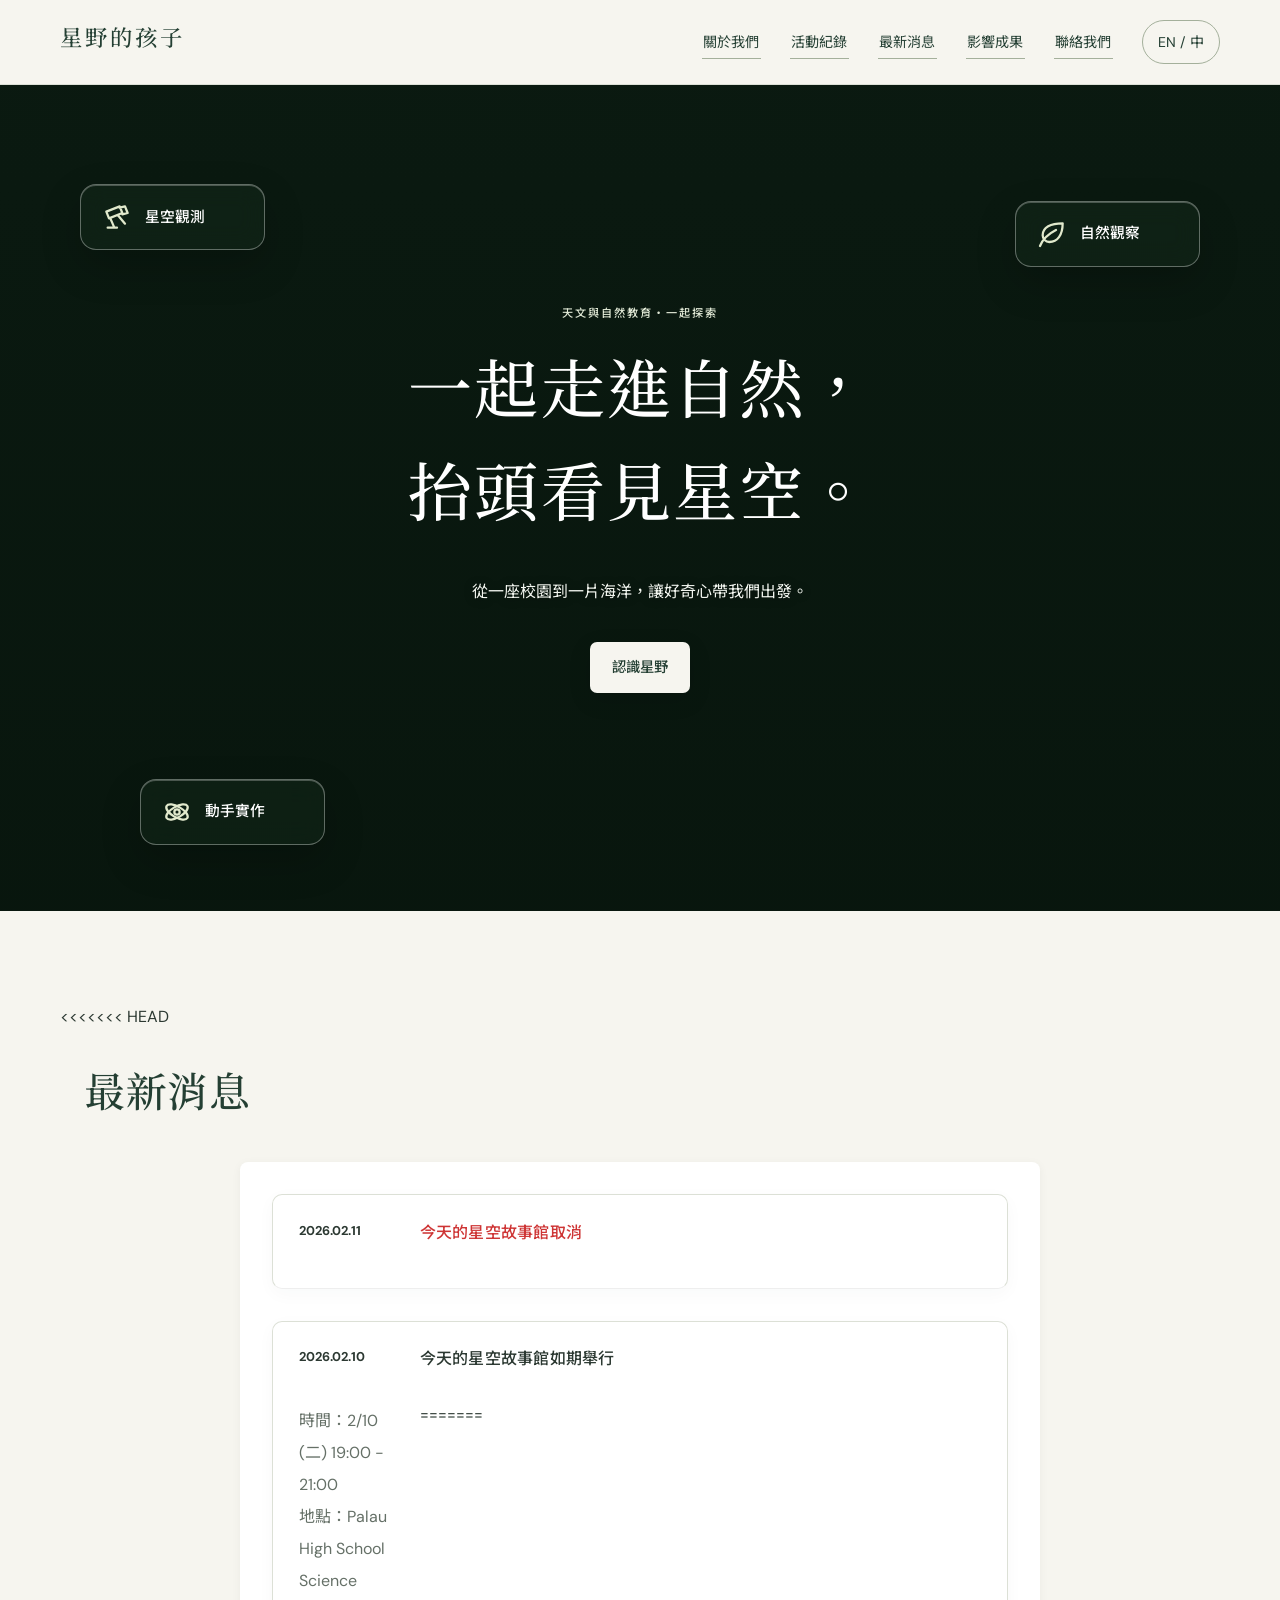
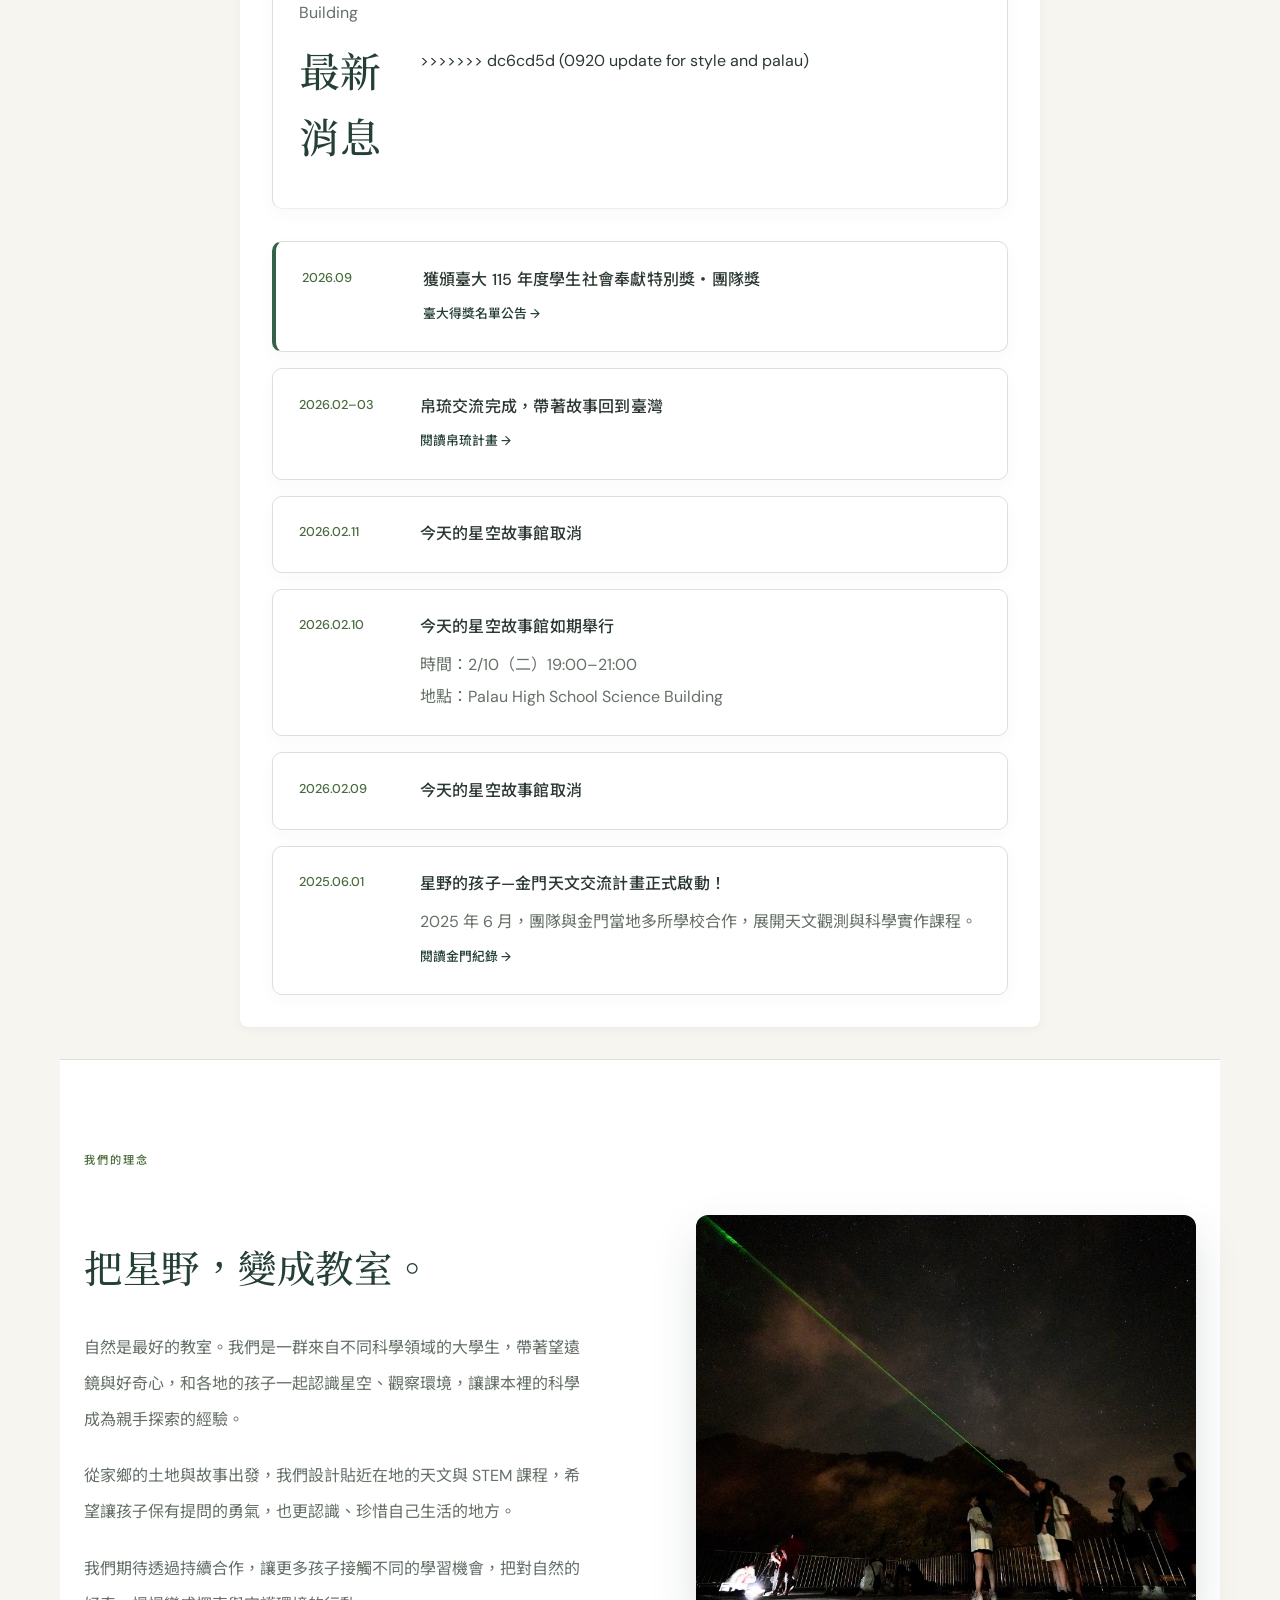
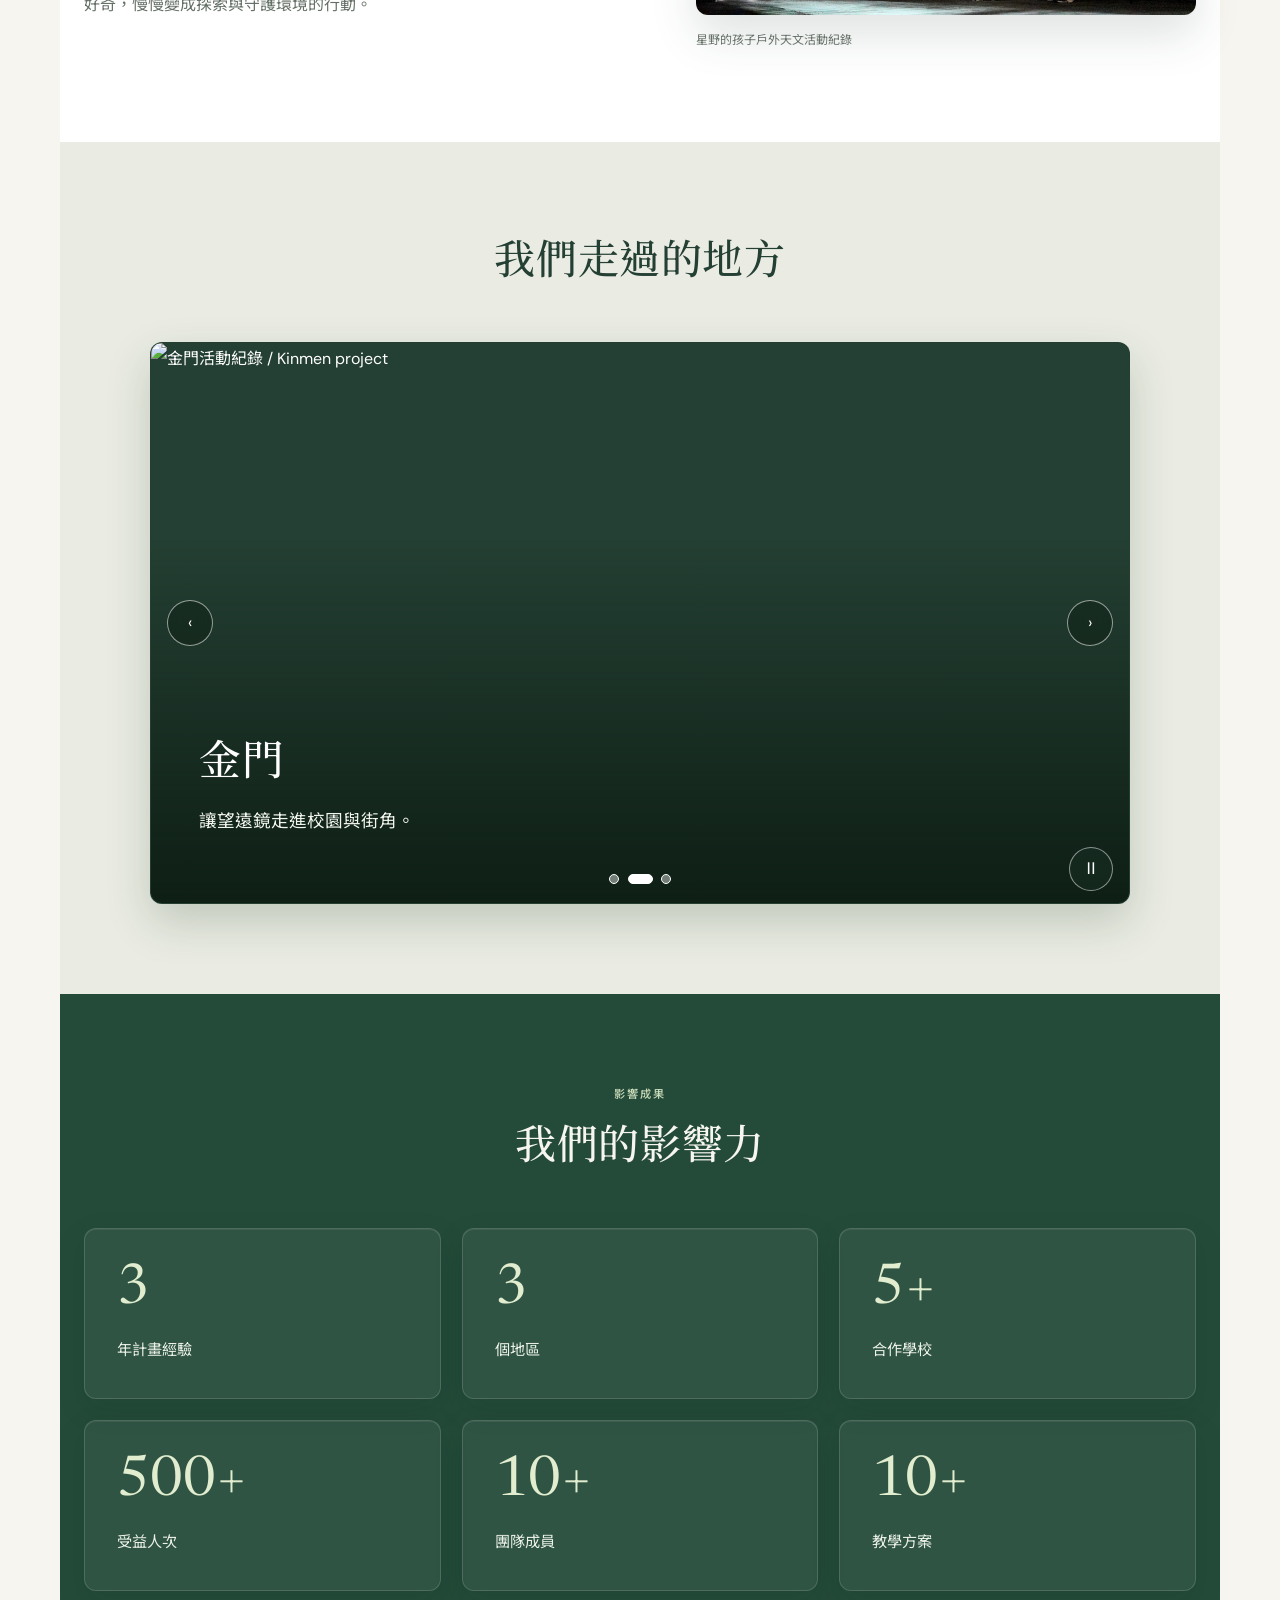
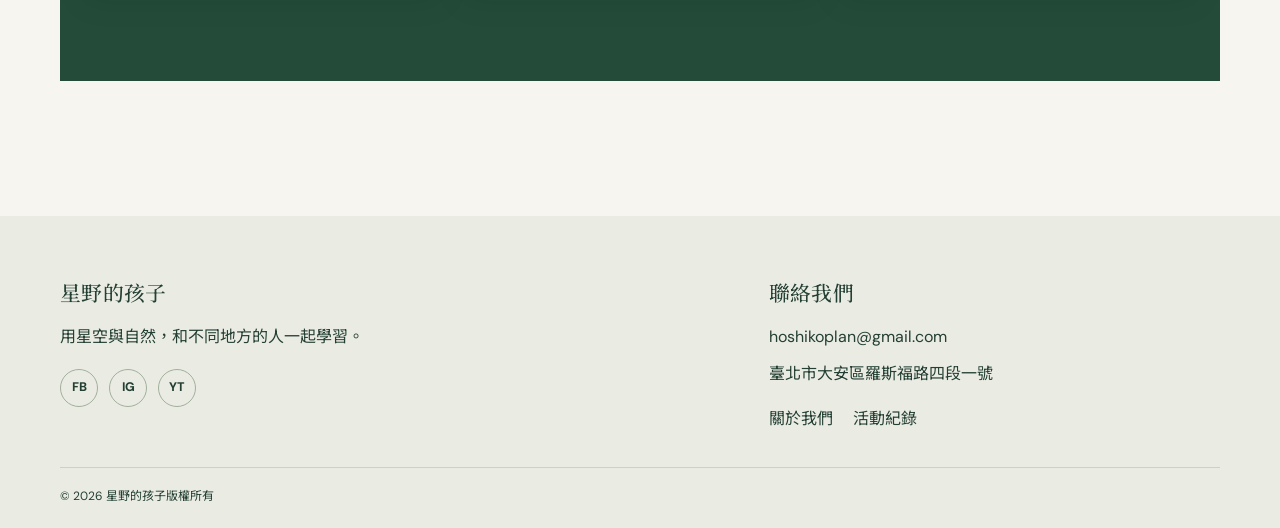
==== commit 4871a594: "0920 update for palau and style" ====
--- a/index.html
+++ b/index.html
@@ -408,7 +408,45 @@
             <div class="container">
                 <div class="section-heading">
 
+<<<<<<< HEAD
+    <!-- 最新公告區域 -->
+    <section class="announcement-section"
+        style="background-color: var(--light-bg); padding: 2rem 0; border-bottom: 1px solid #ddd;">
+        <div class="container">
+            <div class="section-title" style="margin-bottom: 2rem;">
+                <h2><span class="lang-zh">最新消息</span><span class="lang-en">Latest News</span></h2>
+            </div>
+            <div class="announcement-content"
+                style="max-width: 800px; margin: 0 auto; background: white; padding: 2rem; border-radius: 8px; box-shadow: 0 2px 10px rgba(0,0,0,0.05);">
+                  <div class="announcement-item"
+                    style="border-bottom: 1px solid #eee; padding-bottom: 2rem; margin-bottom: 2rem;">
+                    <div class="announcement-date"
+                        style="color: var(--primary-color); font-weight: bold; margin-bottom: 0.5rem;">
+                        <span class="lang-zh">2026.02.11</span><span class="lang-en">Feb 11, 2026</span>
+                    </div>
+                    <h3 style="margin-bottom: 0.5rem; color: #ce3535;">
+                        <span class="lang-zh">今天的星空故事館取消</span>
+                        <span class="lang-en">Today's Starry Story House Cancelled</span>
+                    </h3>
+                </div>
+                <div class="announcement-item"
+                    style="border-bottom: 1px solid #eee; padding-bottom: 2rem; margin-bottom: 2rem;">
+                    <div class="announcement-date"
+                        style="color: var(--primary-color); font-weight: bold; margin-bottom: 0.5rem;">
+                        <span class="lang-zh">2026.02.10</span><span class="lang-en">Feb 10, 2026</span>
+                    </div>
+                    <h3 style="margin-bottom: 0.5rem; color: var(--primary-color);">
+                        <span class="lang-zh">今天的星空故事館如期舉行</span>
+                        <span class="lang-en">Today's Starry Story House Held as Scheduled</span>
+                    </h3>
+                    <p style="margin-bottom: 0;">
+                        <span class="lang-zh">時間：2/10 (二) 19:00 - 21:00<br>地點：Palau High School Science Building</span>
+                        <span class="lang-en">Time: Feb 10 (Tue) 19:00 - 21:00<br>Location: Palau High School Science
+                            Building</span>
+                    </p>
+=======
                     <h2><span class="lang-zh">最新消息</span><span class="lang-en">Latest News</span></h2>
+>>>>>>> dc6cd5d (0920 update for style and palau)
                 </div>
                 <div class="news-list"><article class="announcement-item announcement-item--award">
                         <time class="announcement-date" datetime="2026-09-01">2026.09</time>
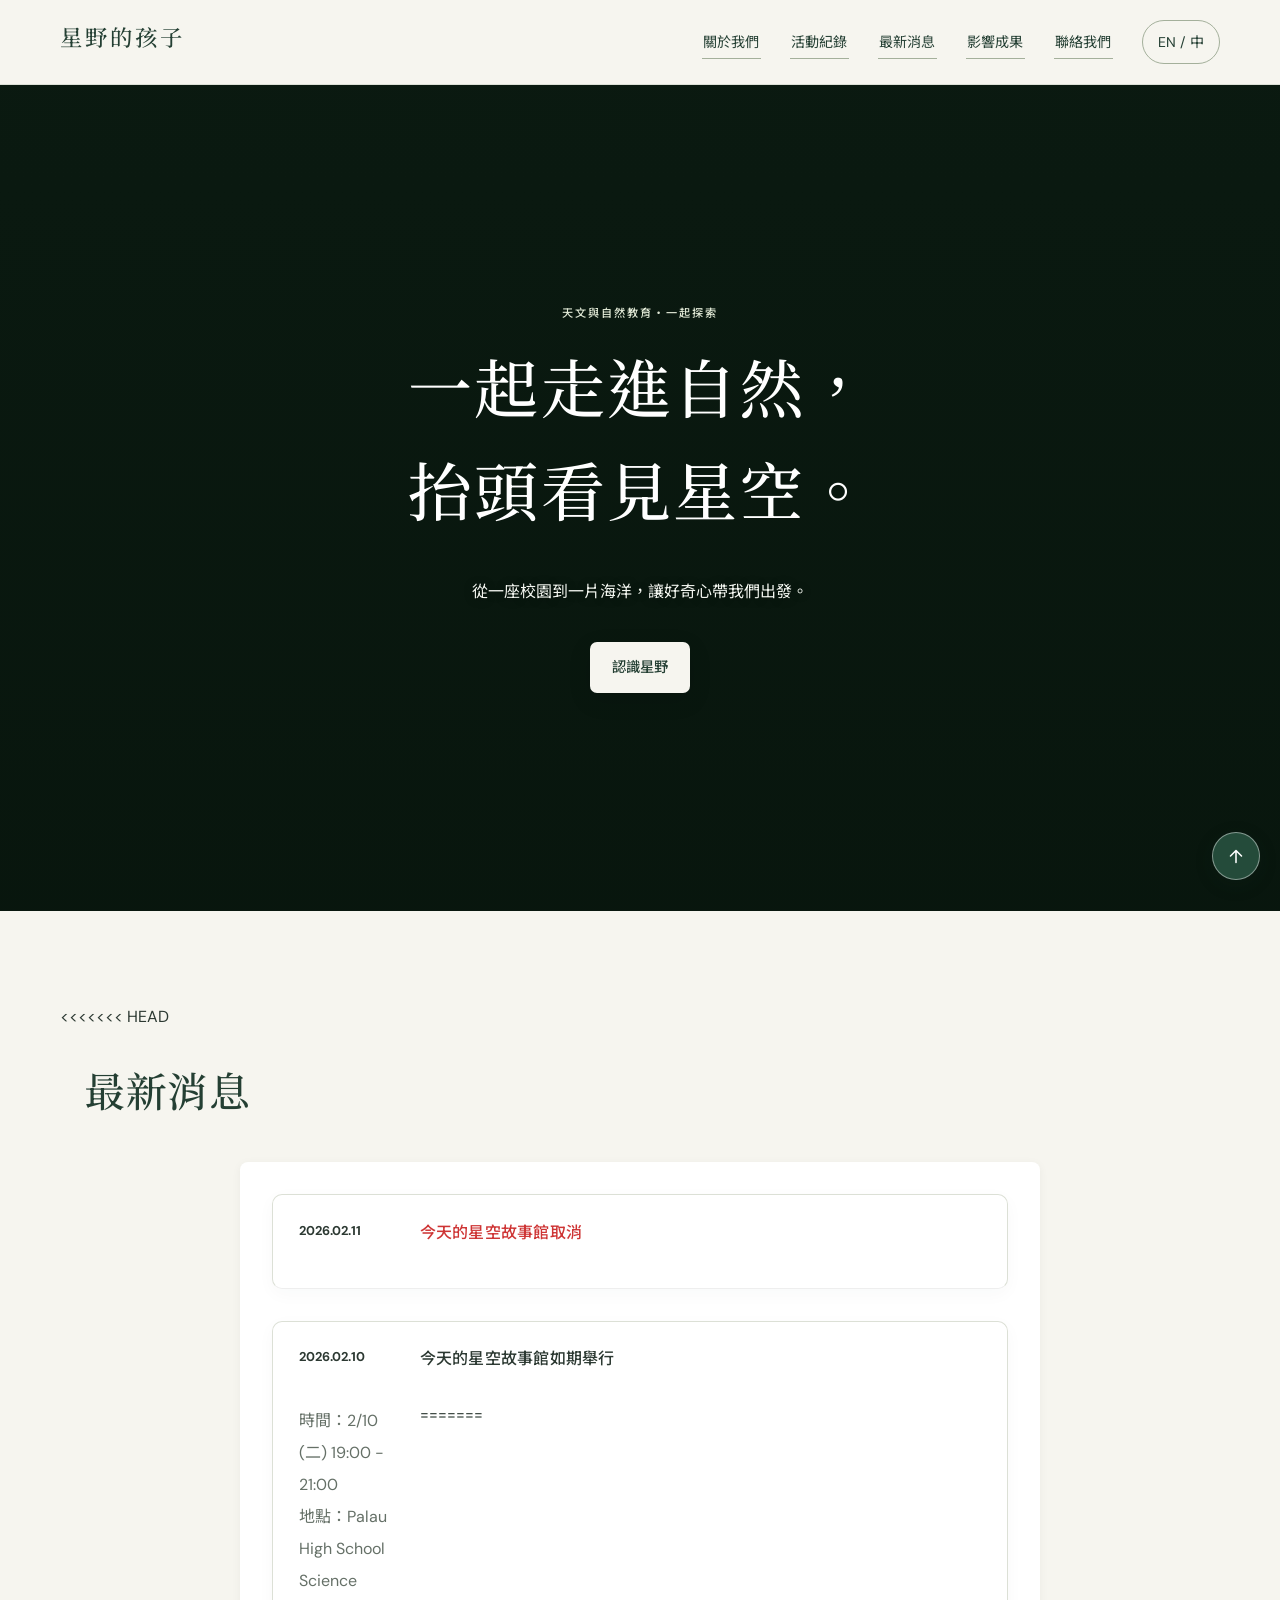
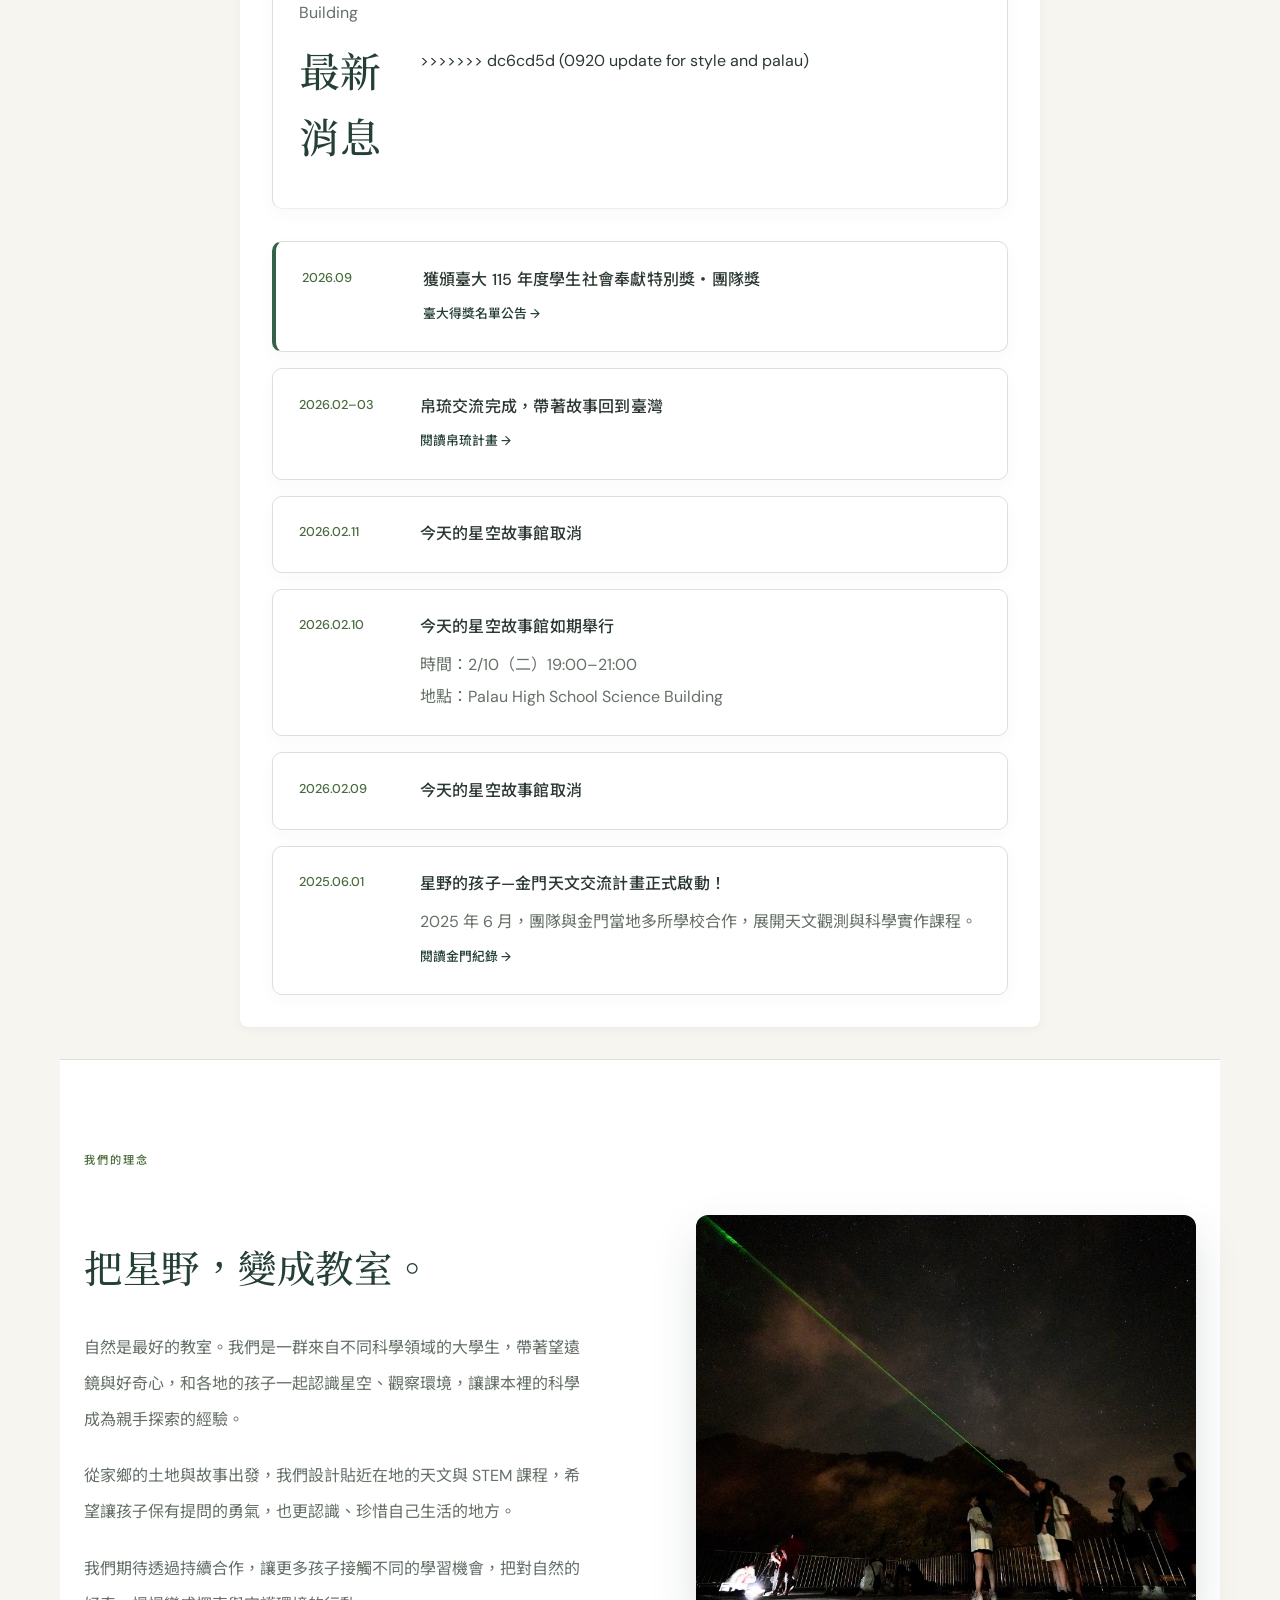
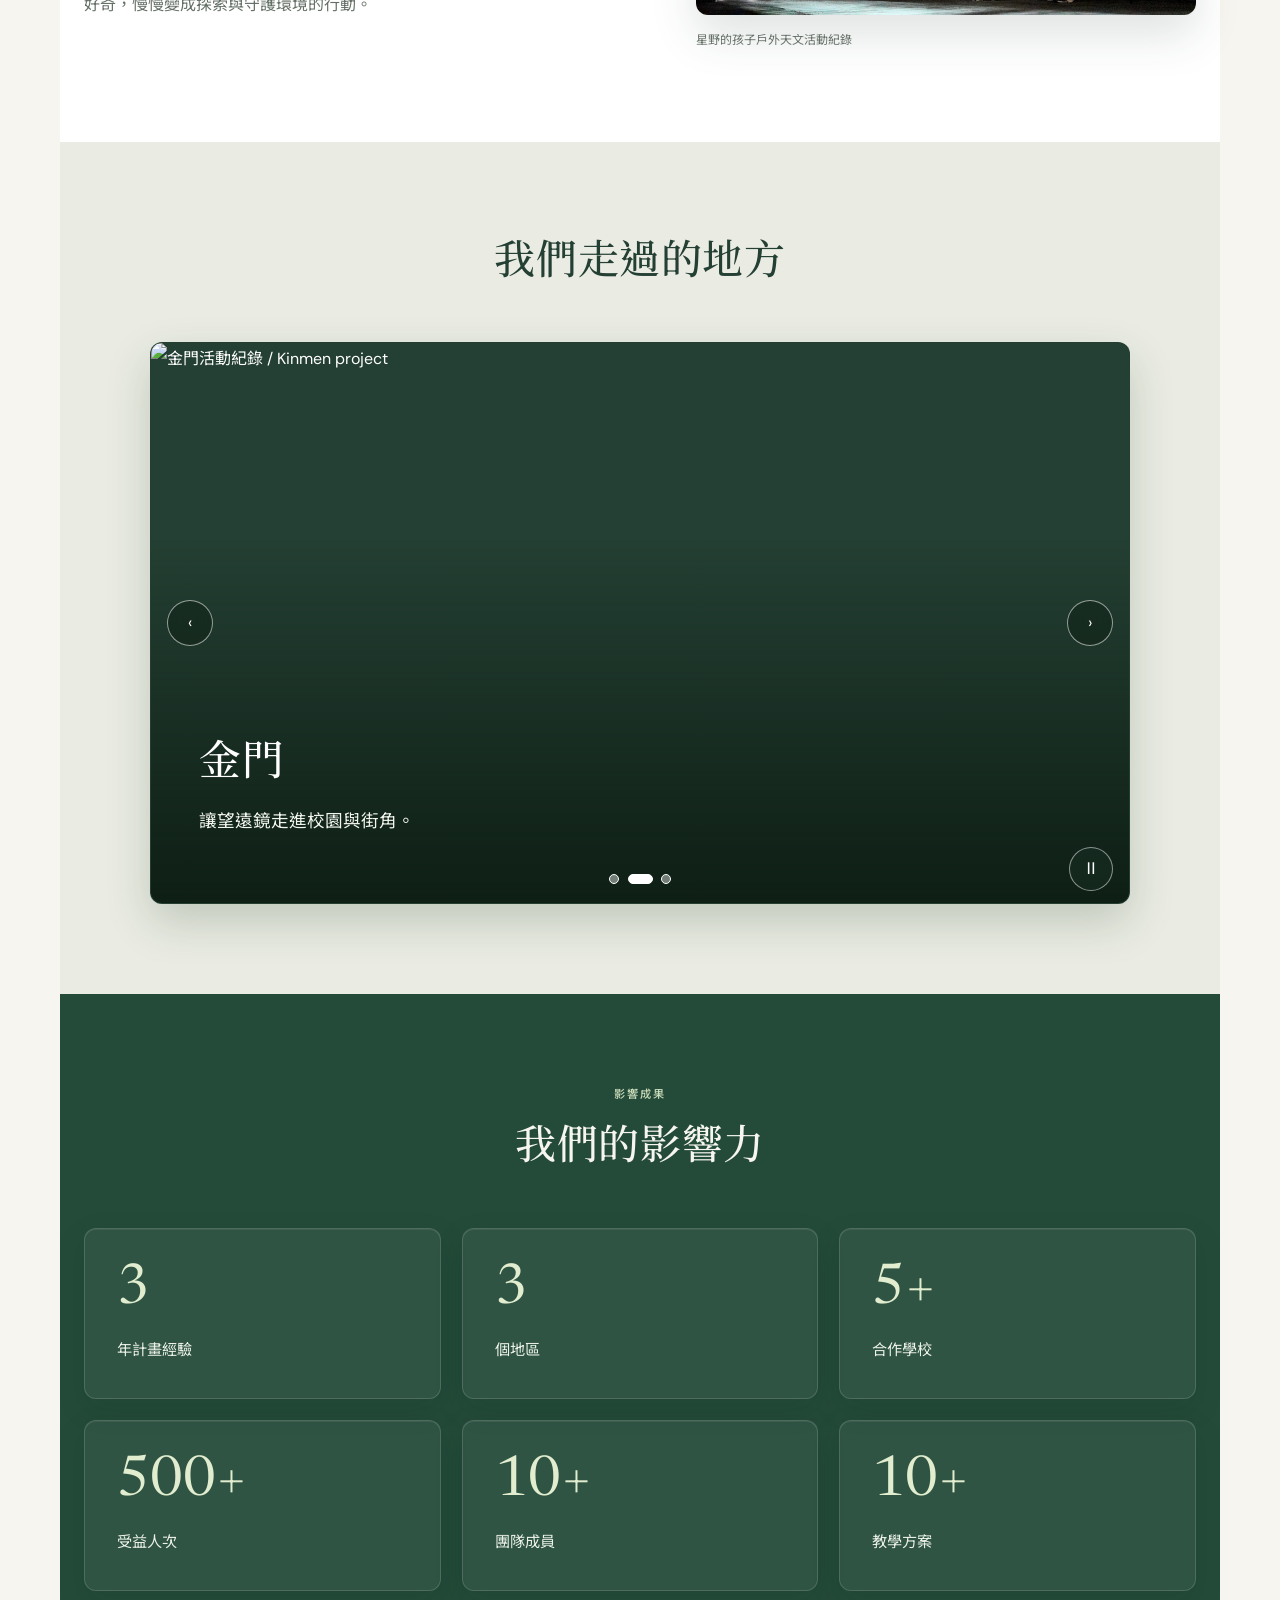
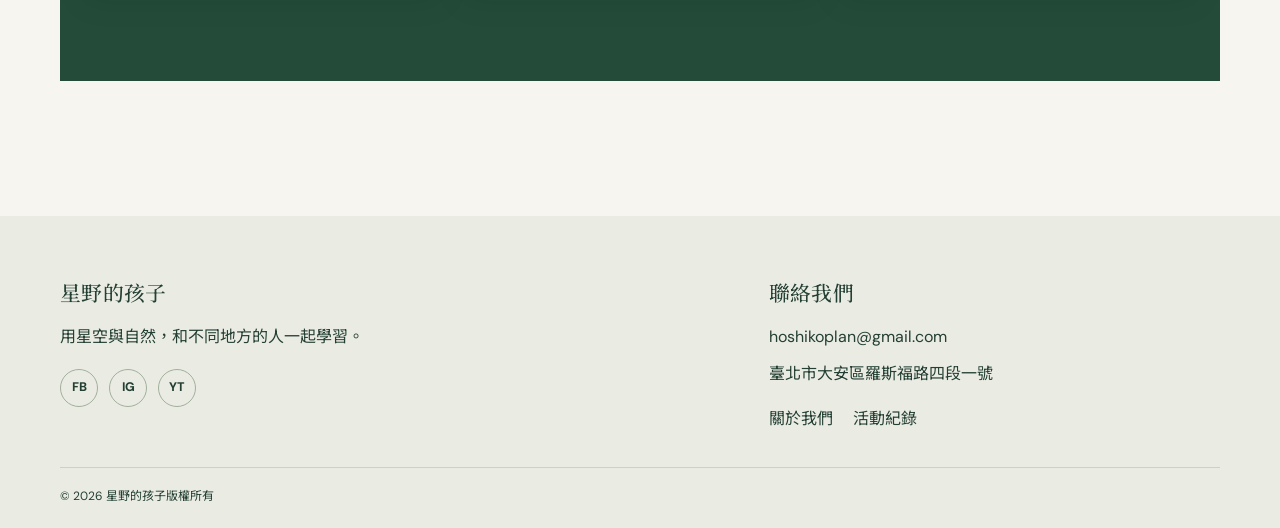
==== commit cdf22130: "add top buttom and delete bubble of heropage" ====
--- a/index.html
+++ b/index.html
@@ -373,9 +373,9 @@
 <link rel="preconnect" href="https://fonts.googleapis.com">
 <link rel="preconnect" href="https://fonts.gstatic.com" crossorigin>
 <link href="https://fonts.googleapis.com/css2?family=DM+Sans:wght@400;500;600;700&amp;family=Newsreader:opsz,wght@6..72,400;6..72,500&amp;family=Noto+Sans+TC:wght@400;500;600&amp;family=Noto+Serif+TC:wght@400;500;600&amp;display=swap" rel="stylesheet">
-<link rel="stylesheet" href="styles.css?v=20260920-4">
+<link rel="stylesheet" href="styles.css?v=20260920-5">
 </head>
-<body class="home">
+<body id="page-top" class="home">
     <header class="site-header">
         <nav class="site-nav container" aria-label="Main navigation">
             <a class="brand" href="#top"><span class="lang-zh">星野的孩子</span><span class="lang-en">Hoshiko</span></a>
@@ -397,7 +397,7 @@
 
     <main>
         <section class="hero" id="top" aria-labelledby="hero-title">
-            <div class="hero-floats" aria-hidden="true"><div class="hero-float hero-float--sky"><svg viewBox="0 0 24 24" fill="none" stroke="currentColor" stroke-width="1.7" stroke-linecap="round" stroke-linejoin="round"><path d="m4 8 10-4 2 5-10 4zM14 5l4-1 2 5-4 1M7 13l3 7M13 11l5 6M5 20h7"/></svg><span class="lang-zh">星空觀測</span><span class="lang-en">Stargazing</span></div><div class="hero-float hero-float--nature"><svg viewBox="0 0 24 24" fill="none" stroke="currentColor" stroke-width="1.7" stroke-linecap="round" stroke-linejoin="round"><path d="M20 4C11 4 5 7 5 13a5 5 0 0 0 5 5c6 0 10-5 10-14ZM3 21c2-5 6-9 12-12"/></svg><span class="lang-zh">自然觀察</span><span class="lang-en">Nature Study</span></div><div class="hero-float hero-float--hands"><svg viewBox="0 0 24 24" fill="none" stroke="currentColor" stroke-width="1.7" stroke-linecap="round" stroke-linejoin="round"><circle cx="12" cy="12" r="2"/><ellipse cx="12" cy="12" rx="9" ry="4" transform="rotate(30 12 12)"/><ellipse cx="12" cy="12" rx="9" ry="4" transform="rotate(-30 12 12)"/></svg><span class="lang-zh">動手實作</span><span class="lang-en">Hands-on Science</span></div></div><div class="hero-inner">
+            <div class="hero-inner">
                 <p class="eyebrow"><span class="lang-zh">天文與自然教育・一起探索</span><span class="lang-en">Astronomy, nature and learning together</span></p>
                 <h1 id="hero-title"><span class="lang-zh">一起走進自然，<br>抬頭看見星空。</span><span class="lang-en">A little curiosity.<br>A sky full of possibility.</span></h1>
                 <p class="hero-copy"><span class="lang-zh">從一座校園到一片海洋，讓好奇心帶我們出發。</span><span class="lang-en">Exploring science, nature and the night sky. Together.</span></p>
@@ -584,5 +584,9 @@
         });
     </script>
 <script src="carousel.js"></script>
+    <a class="back-to-top" href="#page-top">
+        <svg viewBox="0 0 24 24" width="22" height="22" fill="none" stroke="currentColor" stroke-width="1.7" stroke-linecap="round" stroke-linejoin="round" aria-hidden="true"><path d="m6 12 6-6 6 6M12 6v13"/></svg>
+        <span class="sr-only"><span class="lang-zh">回到頂端</span><span class="lang-en">Back to top</span></span>
+    </a>
 </body>
 </html>
--- a/styles.css
+++ b/styles.css
@@ -159,3 +159,10 @@
 
 .team > .container {width:min(1160px,calc(100% - 3rem));margin-inline:auto}
 .team .section-heading h2 {color:var(--green-deep)}
+
+/* Always available, keyboard-accessible return to the beginning of each page. */
+.back-to-top {position:fixed;right:max(1.25rem,env(safe-area-inset-right));bottom:calc(1.25rem + env(safe-area-inset-bottom));z-index:110;display:grid;place-items:center;width:48px;height:48px;border:1px solid #ffffff70;border-radius:50%;background:#244b3a;color:#fff;box-shadow:0 5px 18px #10281d33;transition:background-color .2s,transform .2s}
+.back-to-top:hover {background:#356149;transform:translateY(-3px)}
+.back-to-top:focus-visible {outline:3px solid #93ac7c;outline-offset:4px}
+.sr-only {position:absolute;width:1px;height:1px;padding:0;margin:-1px;overflow:hidden;clip:rect(0,0,0,0);white-space:nowrap;border:0}
+@media(prefers-reduced-motion:reduce){.back-to-top{transition:none}}
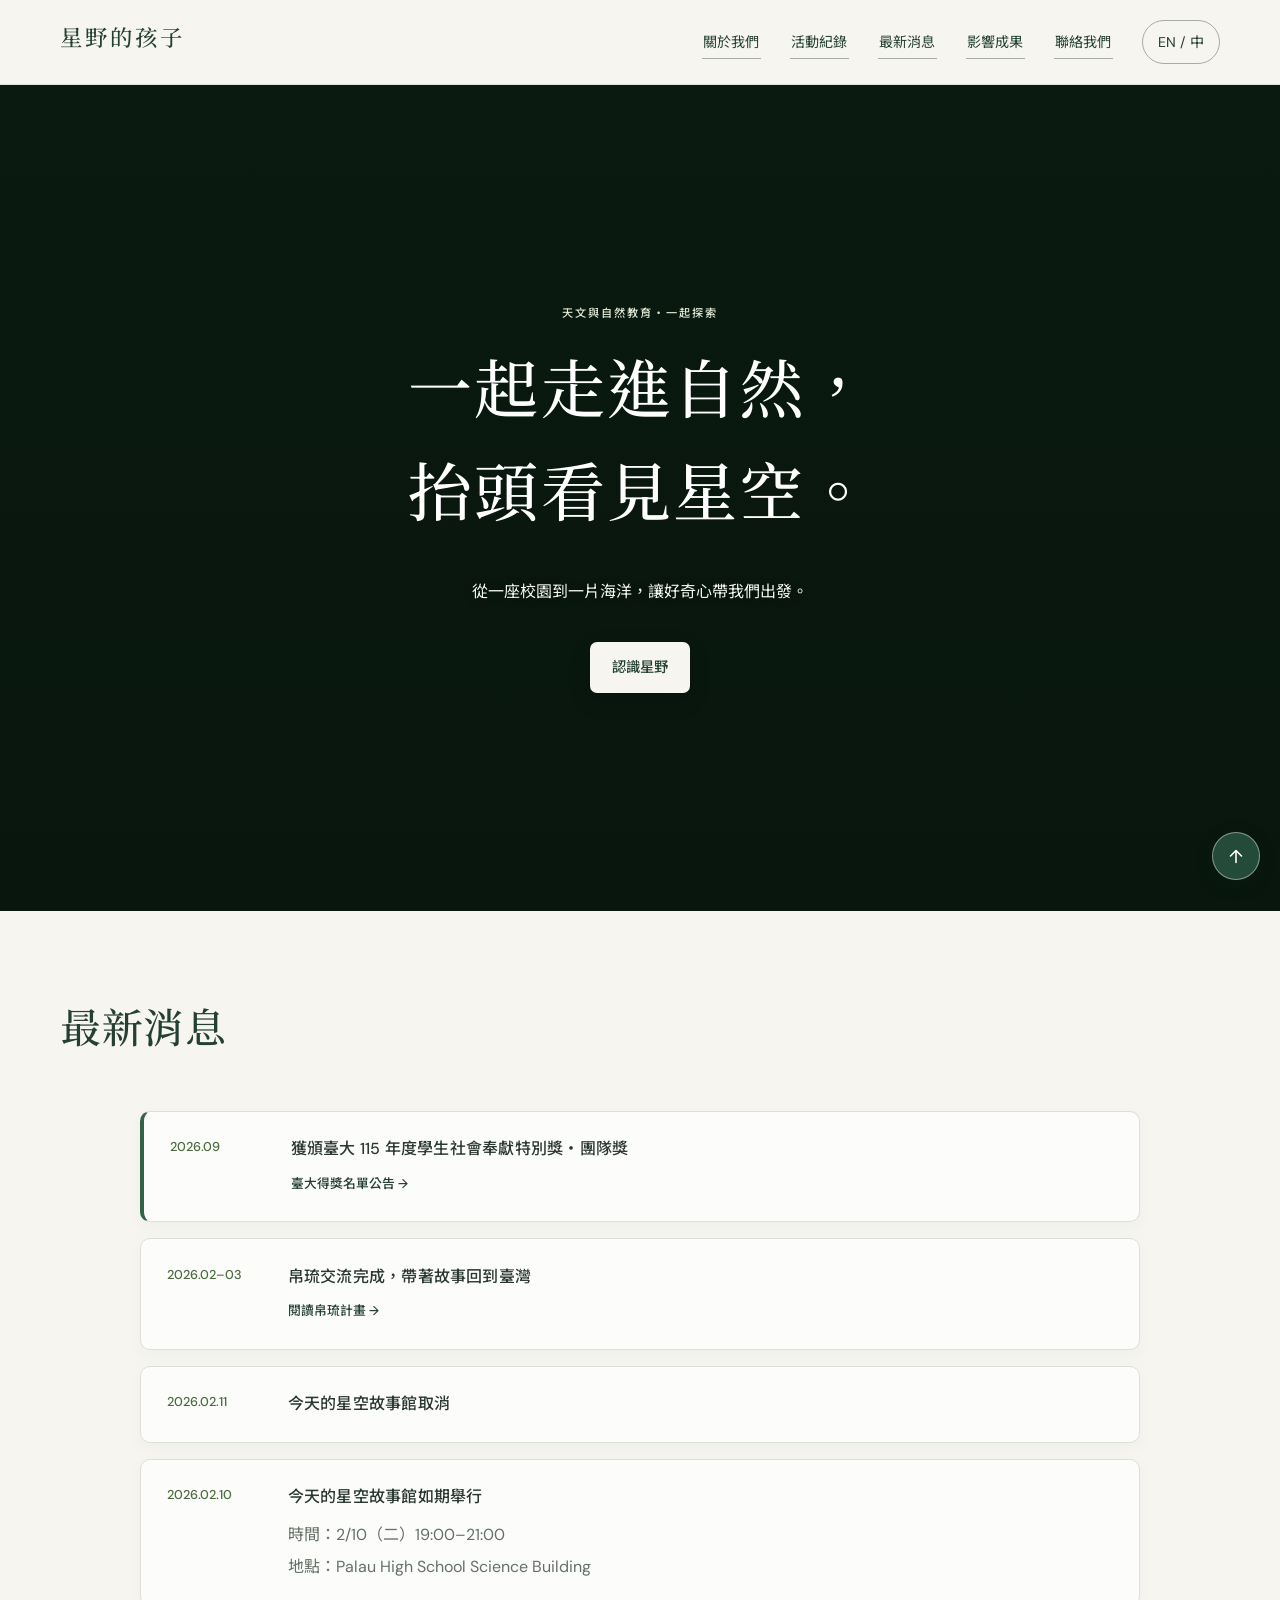
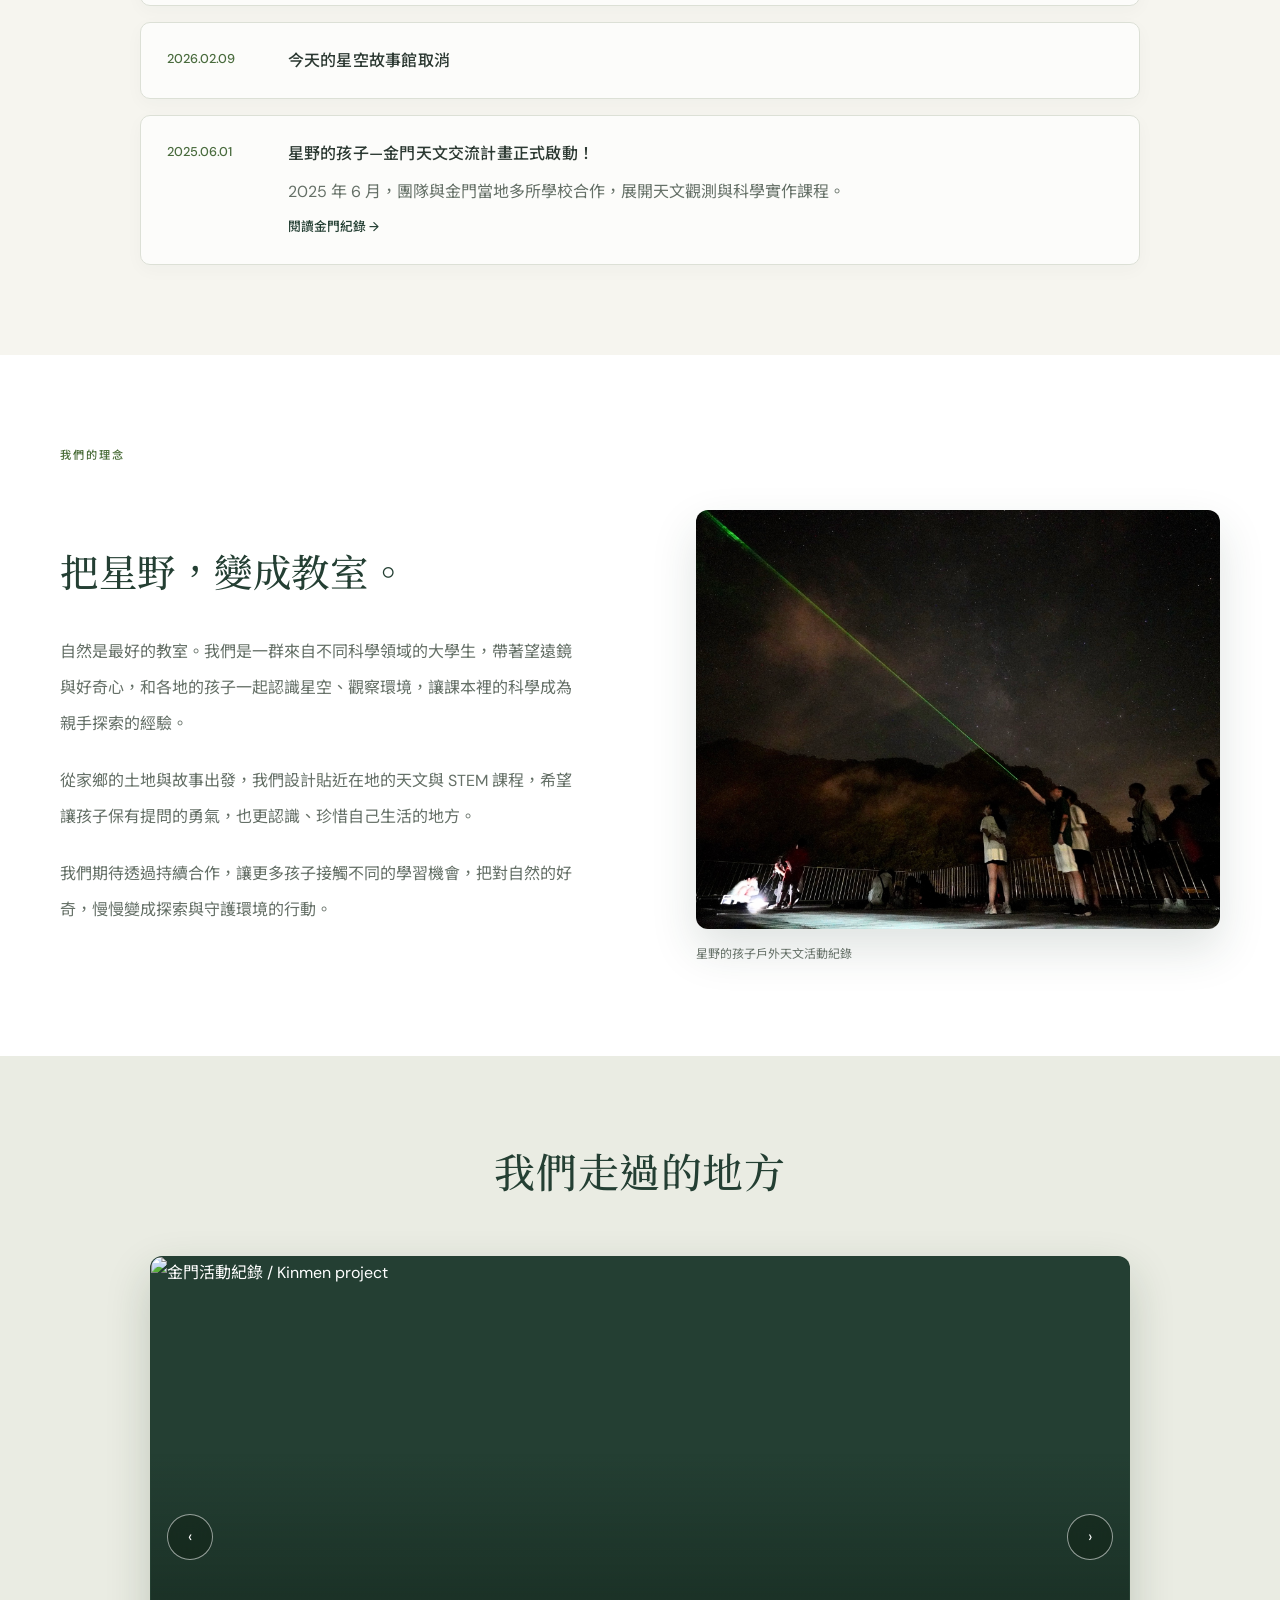
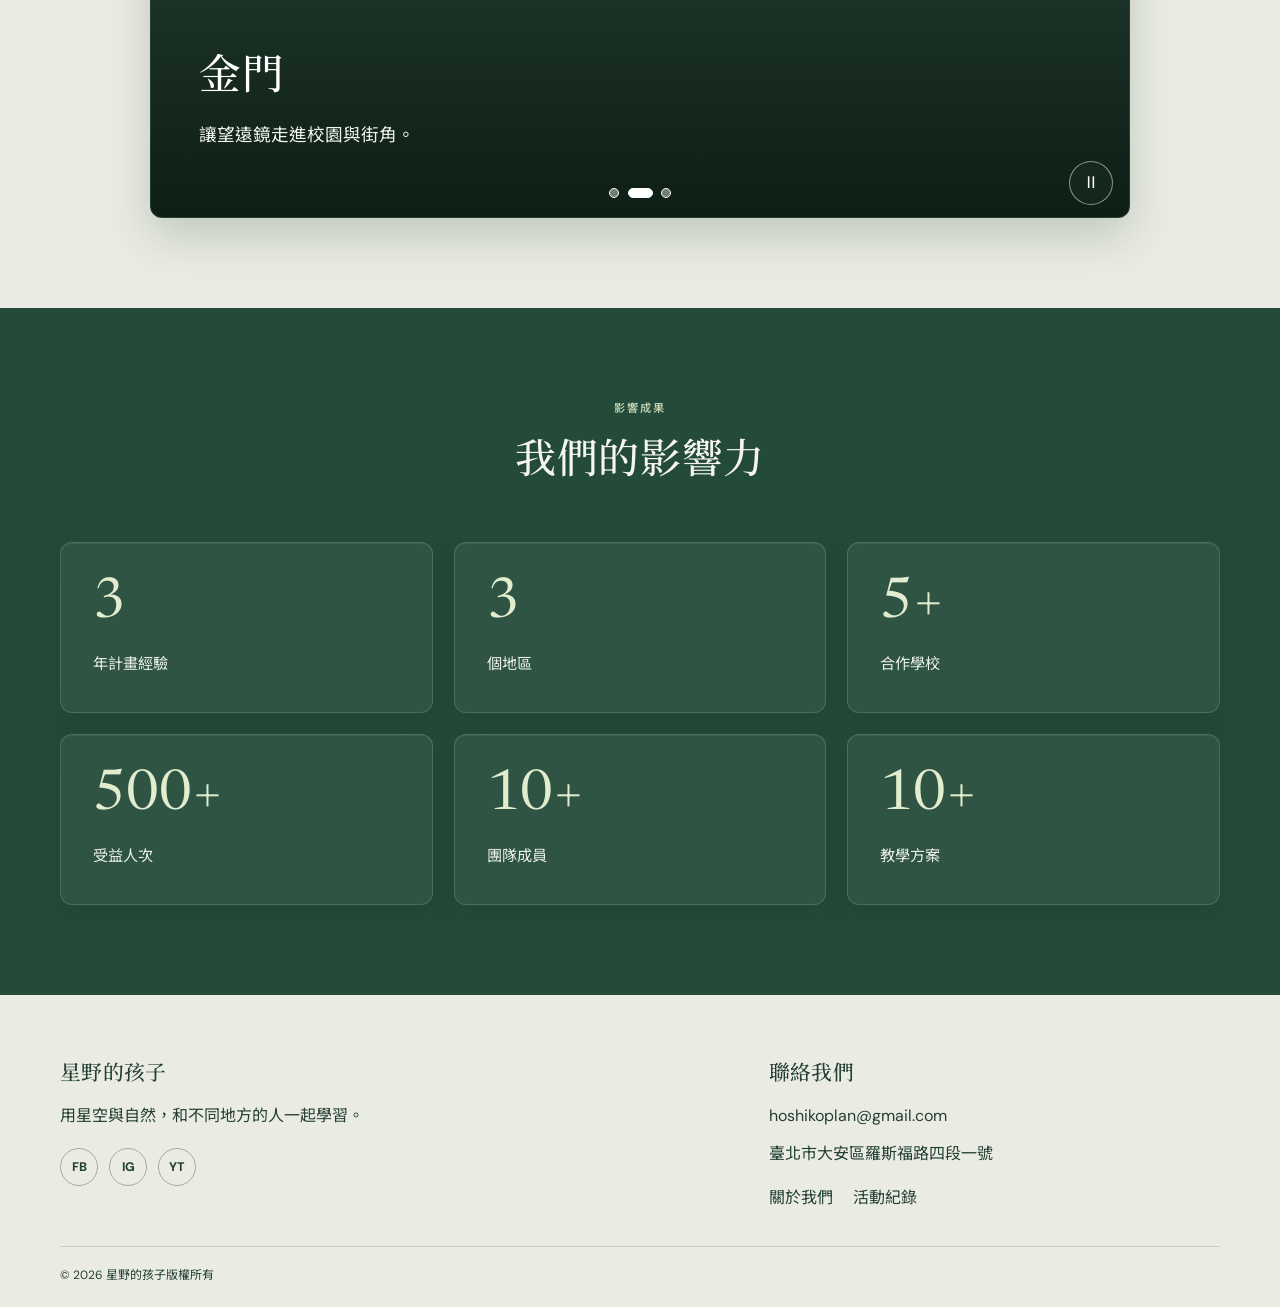
==== commit 6f280760: "top bottom and delete bubble of hero page" ====
--- a/index.html
+++ b/index.html
@@ -408,45 +408,7 @@
             <div class="container">
                 <div class="section-heading">
 
-<<<<<<< HEAD
-    <!-- 最新公告區域 -->
-    <section class="announcement-section"
-        style="background-color: var(--light-bg); padding: 2rem 0; border-bottom: 1px solid #ddd;">
-        <div class="container">
-            <div class="section-title" style="margin-bottom: 2rem;">
-                <h2><span class="lang-zh">最新消息</span><span class="lang-en">Latest News</span></h2>
-            </div>
-            <div class="announcement-content"
-                style="max-width: 800px; margin: 0 auto; background: white; padding: 2rem; border-radius: 8px; box-shadow: 0 2px 10px rgba(0,0,0,0.05);">
-                  <div class="announcement-item"
-                    style="border-bottom: 1px solid #eee; padding-bottom: 2rem; margin-bottom: 2rem;">
-                    <div class="announcement-date"
-                        style="color: var(--primary-color); font-weight: bold; margin-bottom: 0.5rem;">
-                        <span class="lang-zh">2026.02.11</span><span class="lang-en">Feb 11, 2026</span>
-                    </div>
-                    <h3 style="margin-bottom: 0.5rem; color: #ce3535;">
-                        <span class="lang-zh">今天的星空故事館取消</span>
-                        <span class="lang-en">Today's Starry Story House Cancelled</span>
-                    </h3>
-                </div>
-                <div class="announcement-item"
-                    style="border-bottom: 1px solid #eee; padding-bottom: 2rem; margin-bottom: 2rem;">
-                    <div class="announcement-date"
-                        style="color: var(--primary-color); font-weight: bold; margin-bottom: 0.5rem;">
-                        <span class="lang-zh">2026.02.10</span><span class="lang-en">Feb 10, 2026</span>
-                    </div>
-                    <h3 style="margin-bottom: 0.5rem; color: var(--primary-color);">
-                        <span class="lang-zh">今天的星空故事館如期舉行</span>
-                        <span class="lang-en">Today's Starry Story House Held as Scheduled</span>
-                    </h3>
-                    <p style="margin-bottom: 0;">
-                        <span class="lang-zh">時間：2/10 (二) 19:00 - 21:00<br>地點：Palau High School Science Building</span>
-                        <span class="lang-en">Time: Feb 10 (Tue) 19:00 - 21:00<br>Location: Palau High School Science
-                            Building</span>
-                    </p>
-=======
                     <h2><span class="lang-zh">最新消息</span><span class="lang-en">Latest News</span></h2>
->>>>>>> dc6cd5d (0920 update for style and palau)
                 </div>
                 <div class="news-list"><article class="announcement-item announcement-item--award">
                         <time class="announcement-date" datetime="2026-09-01">2026.09</time>
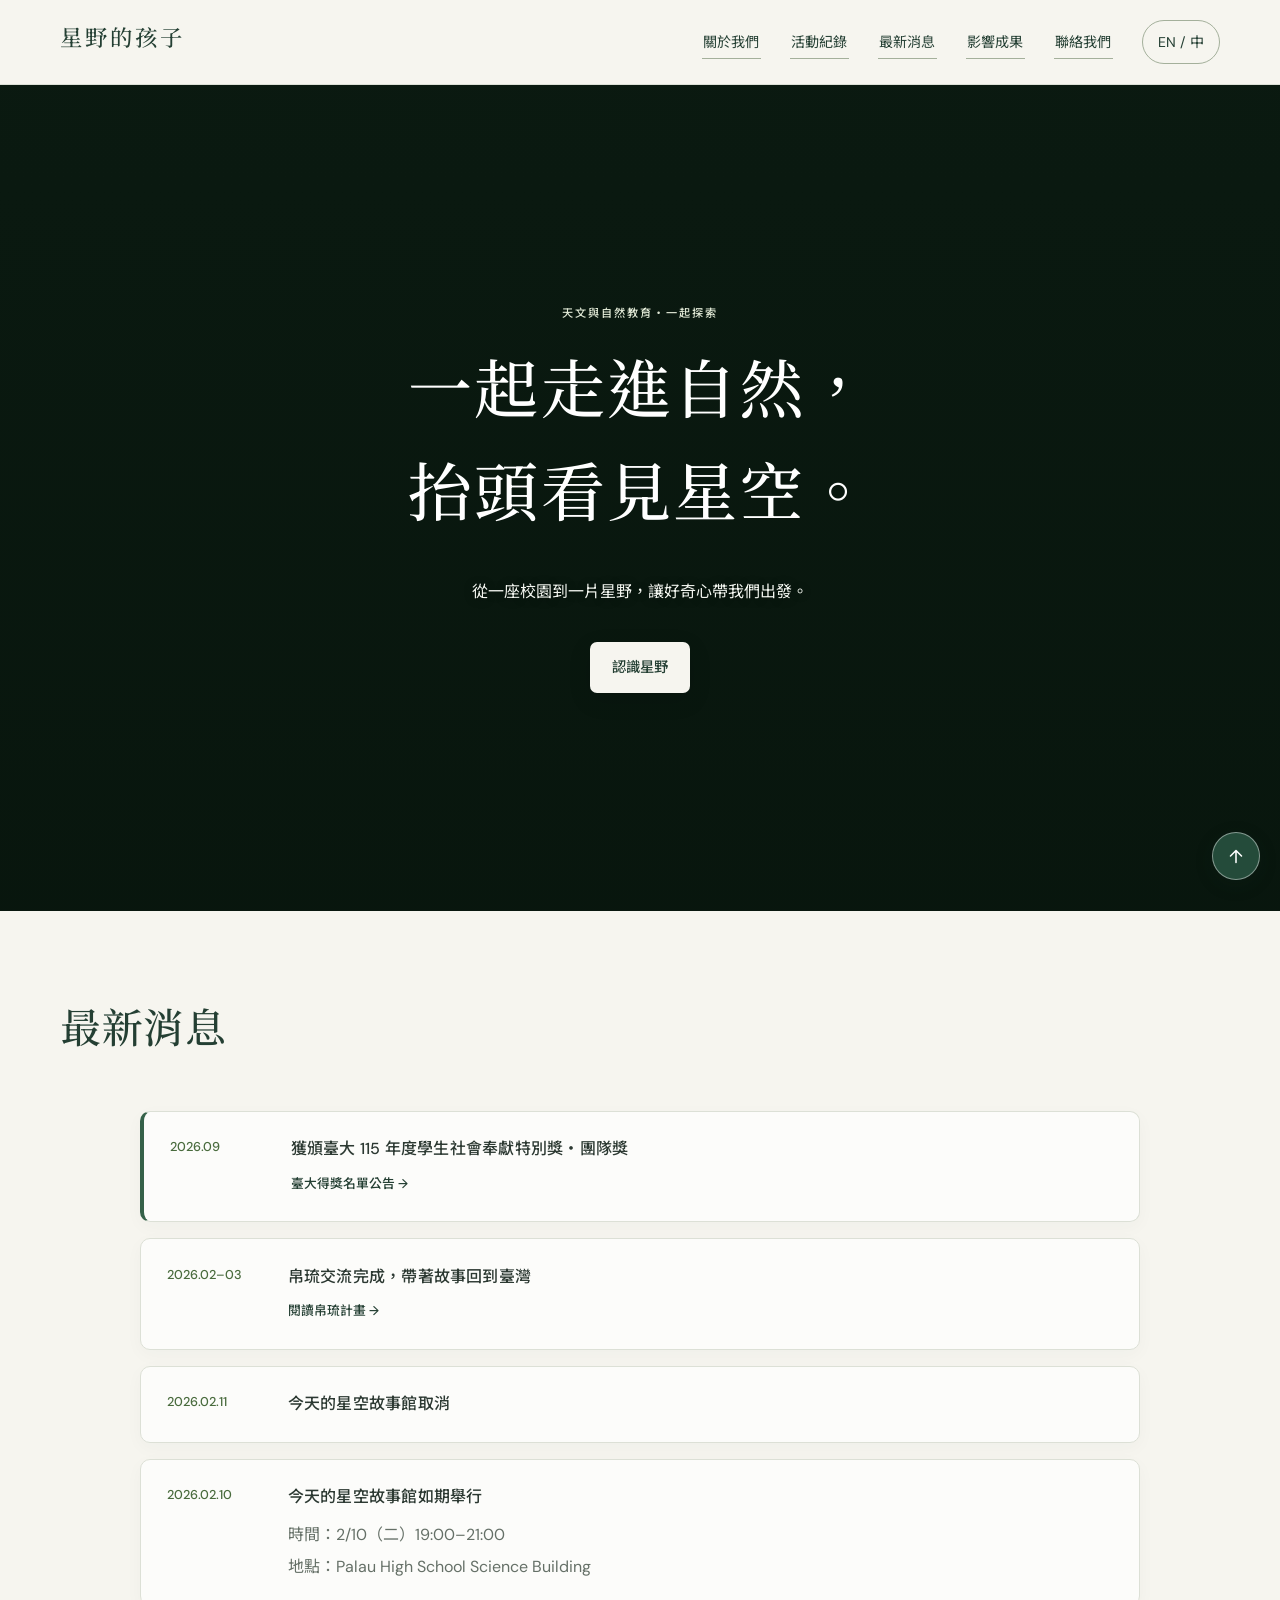
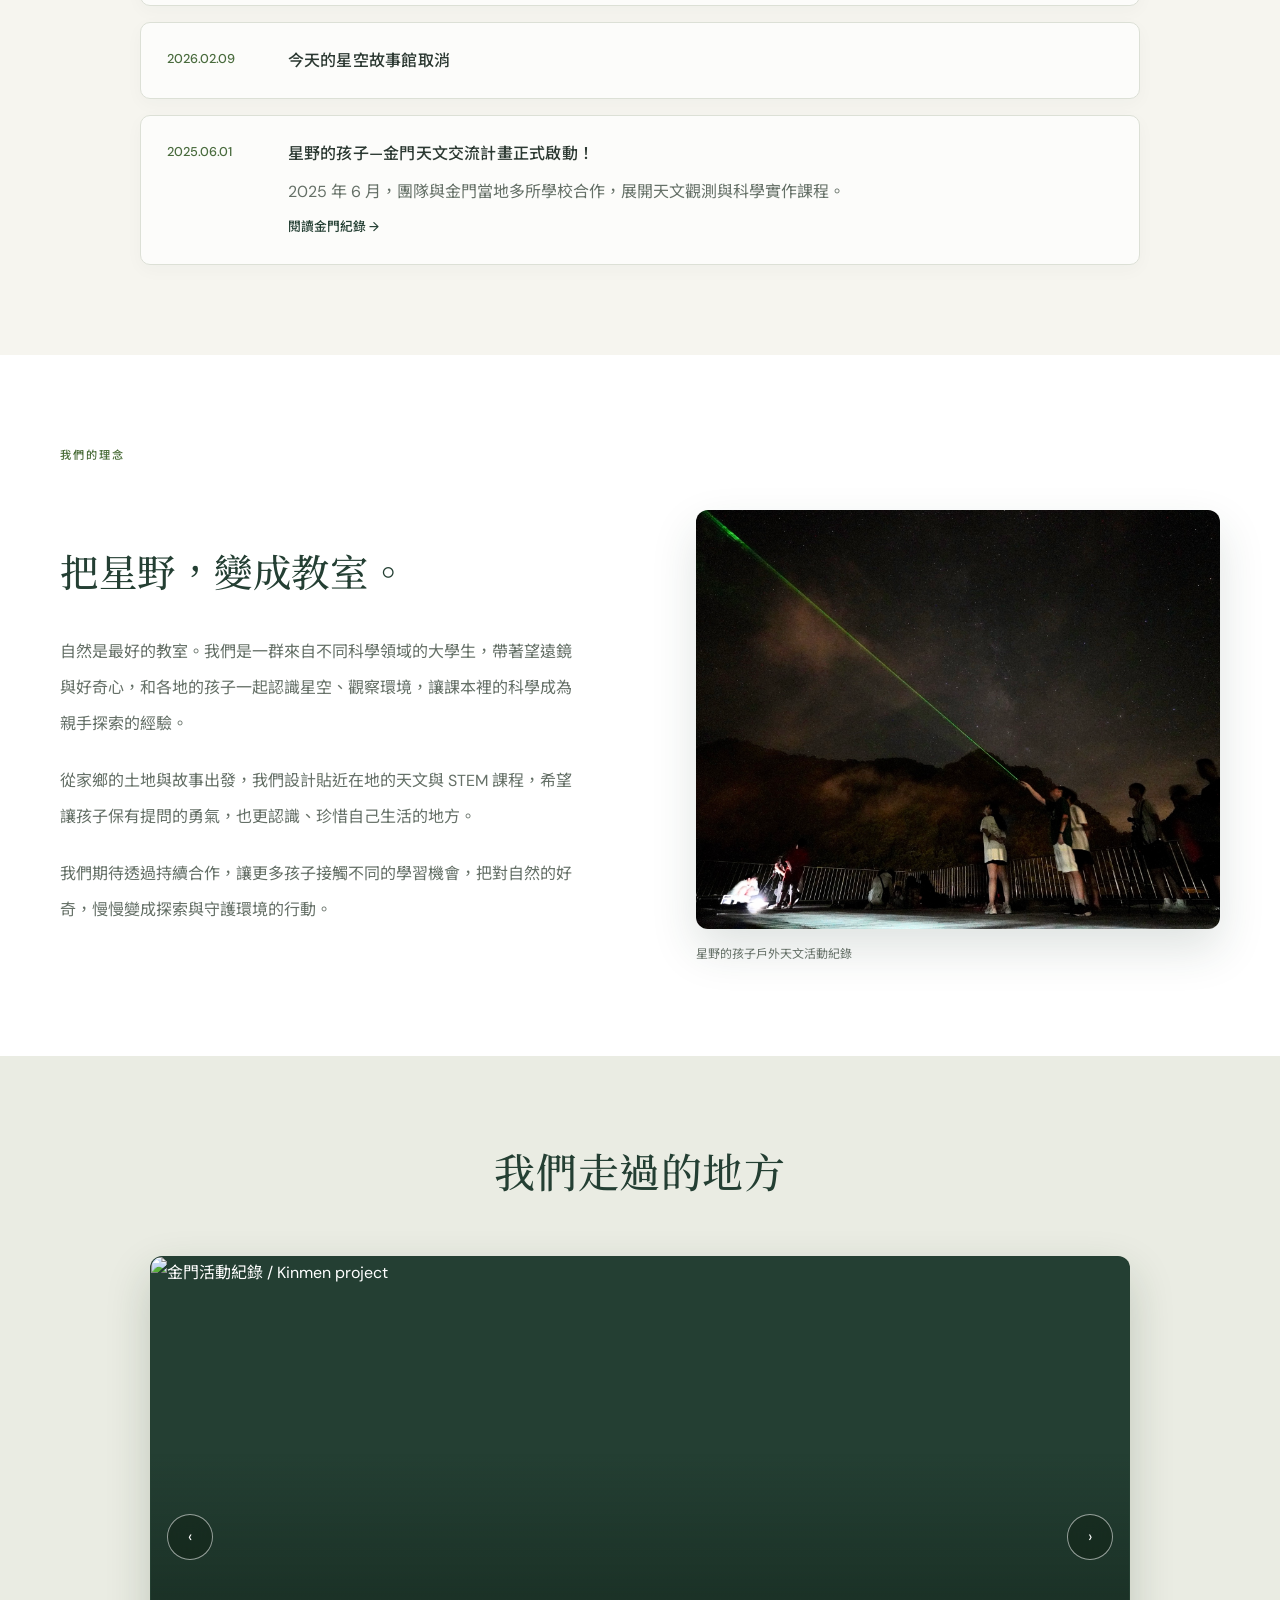
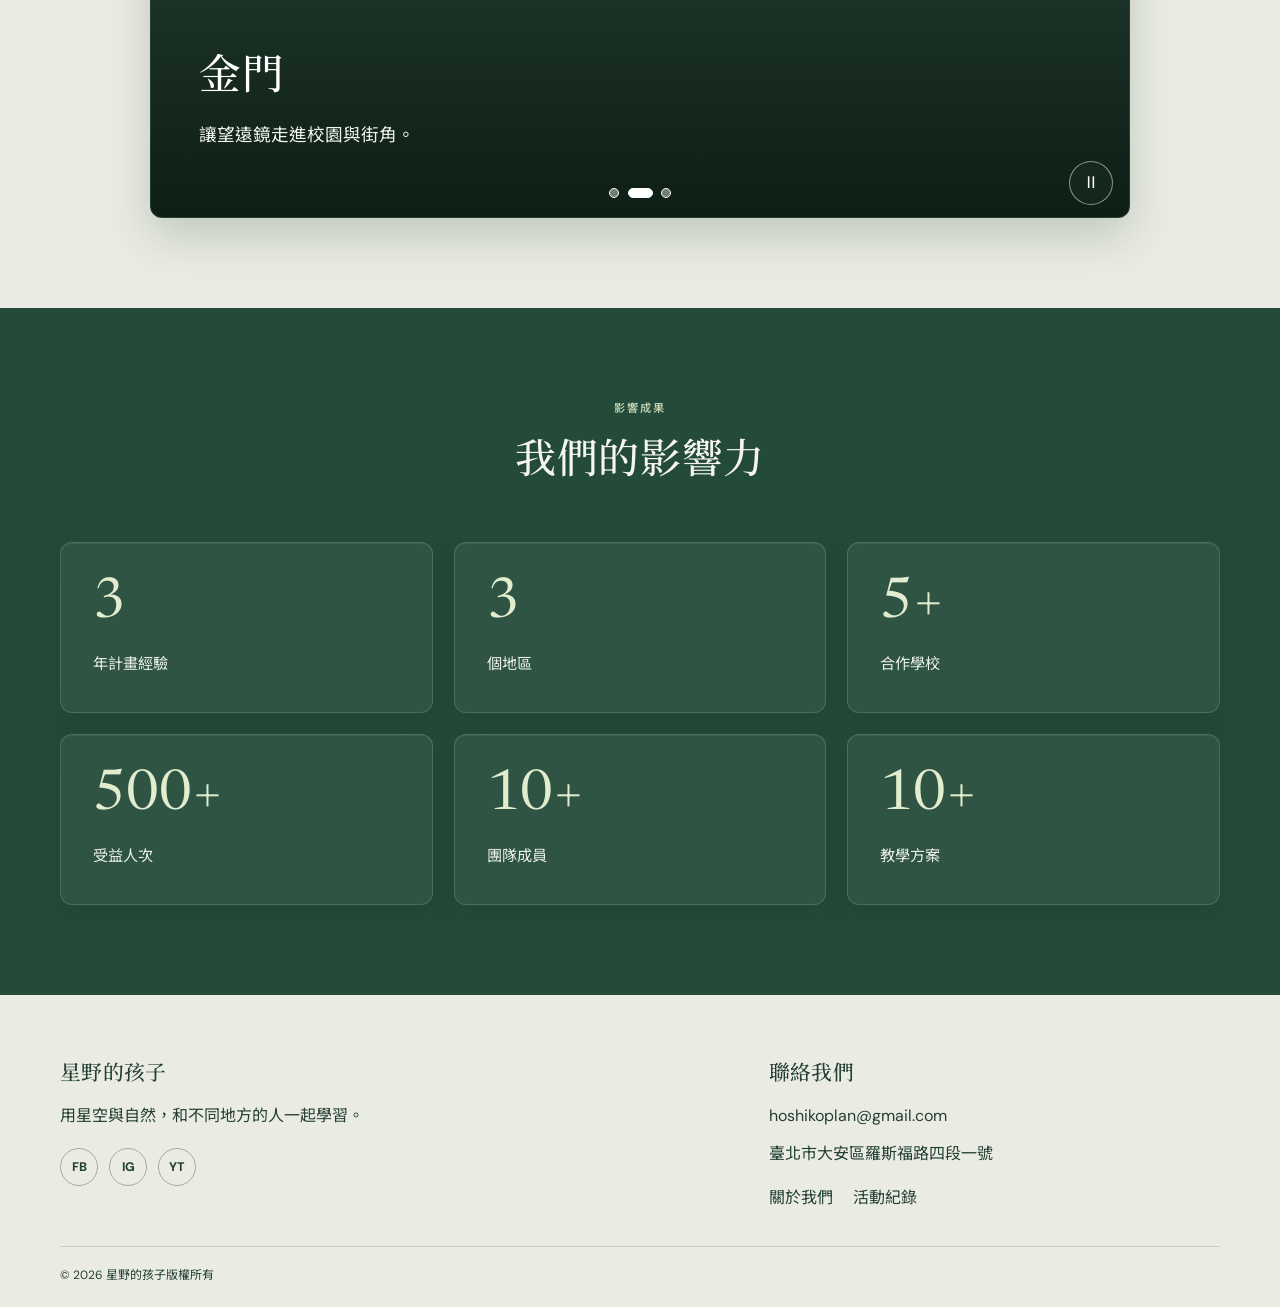
==== commit db98a93a: "Update index.html" ====
--- a/index.html
+++ b/index.html
@@ -400,7 +400,7 @@
             <div class="hero-inner">
                 <p class="eyebrow"><span class="lang-zh">天文與自然教育・一起探索</span><span class="lang-en">Astronomy, nature and learning together</span></p>
                 <h1 id="hero-title"><span class="lang-zh">一起走進自然，<br>抬頭看見星空。</span><span class="lang-en">A little curiosity.<br>A sky full of possibility.</span></h1>
-                <p class="hero-copy"><span class="lang-zh">從一座校園到一片海洋，讓好奇心帶我們出發。</span><span class="lang-en">Exploring science, nature and the night sky. Together.</span></p>
+                <p class="hero-copy"><span class="lang-zh">從一座校園到一片星野，讓好奇心帶我們出發。</span><span class="lang-en">Exploring science, nature and the night sky. Together.</span></p>
                 <a class="button button-light" href="#about"><span class="lang-zh">認識星野</span><span class="lang-en">Meet Hoshiko</span></a>
             </div>
         </section>
